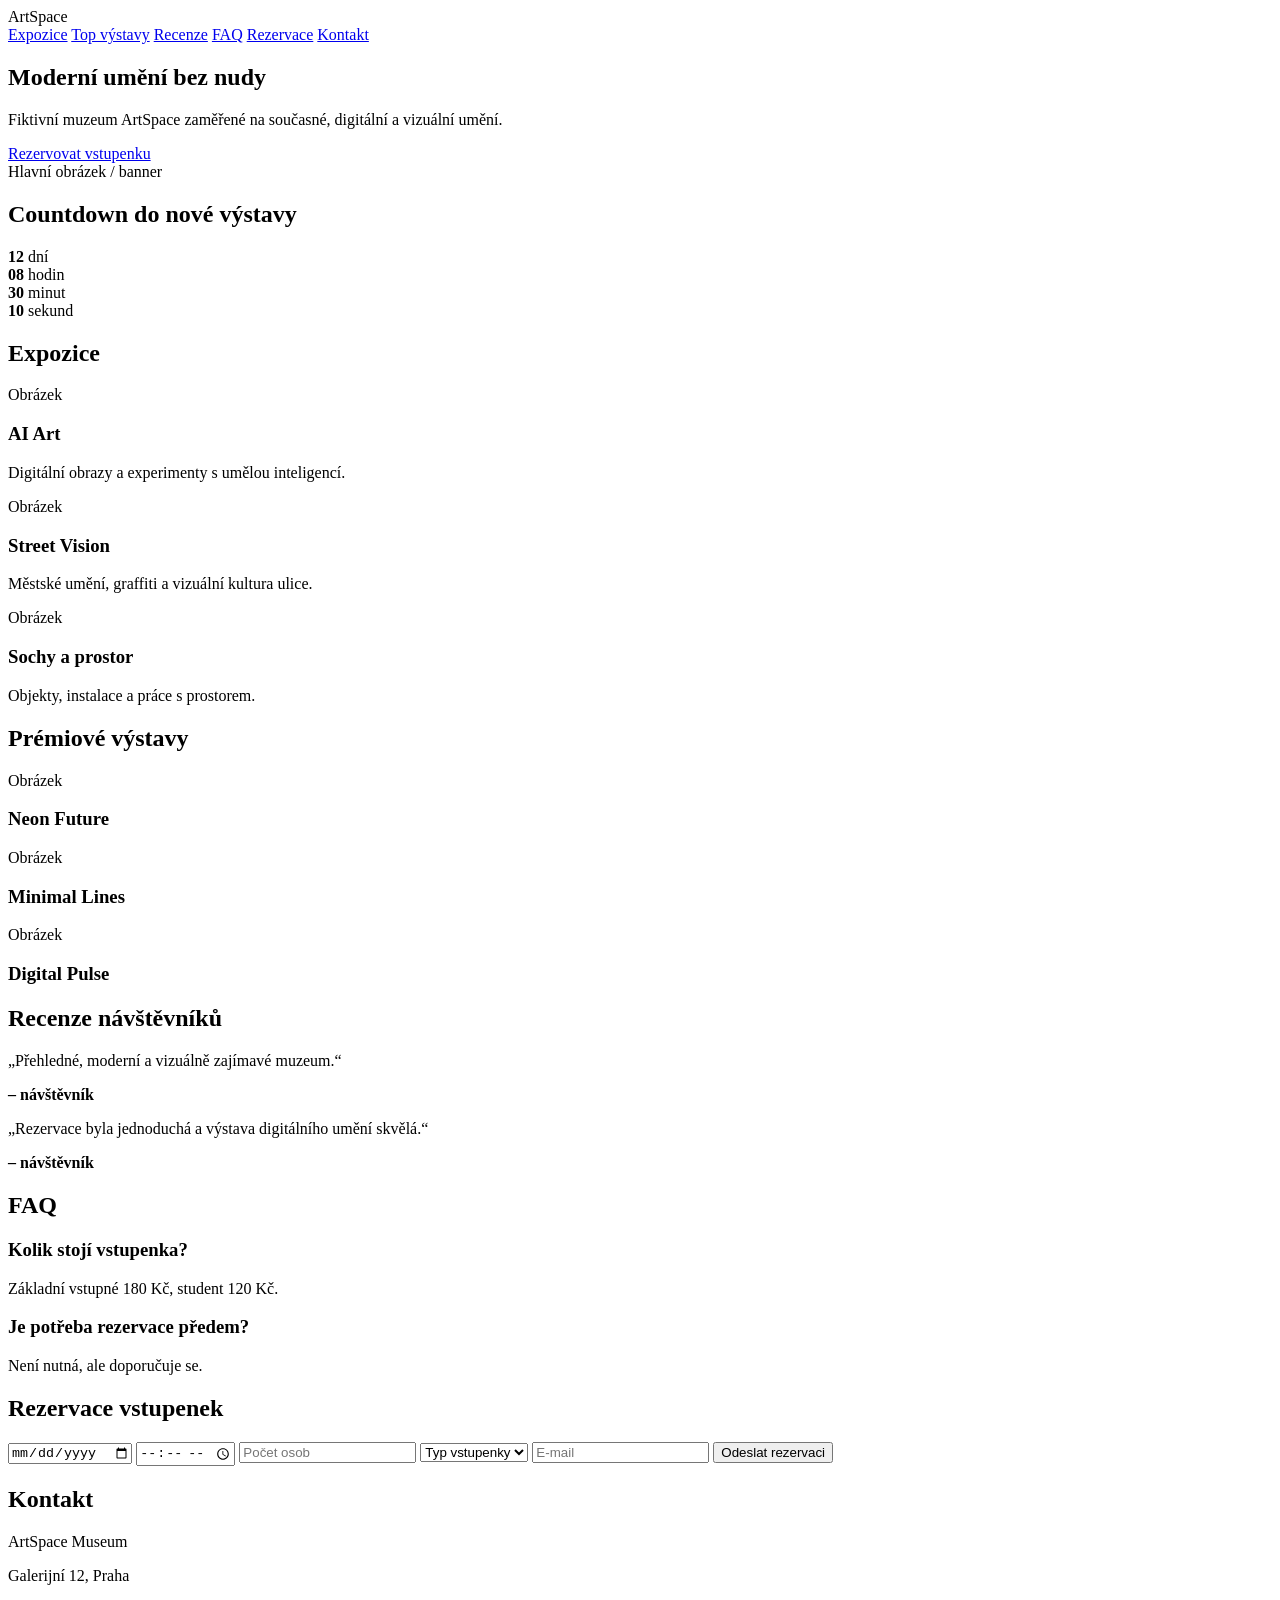
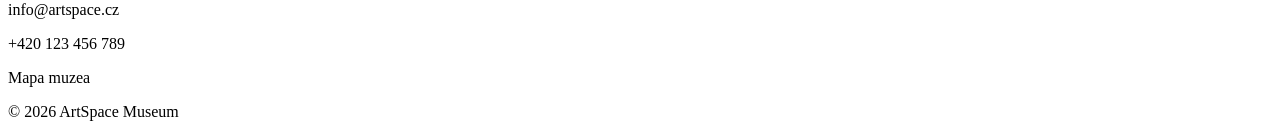
==== rocnikovka2/index.html @ 0d42f06b "Add files via upload" ====
<!DOCTYPE html>
<html lang="cs">
<head>
  <meta charset="UTF-8">
  <meta name="viewport" content="width=device-width, initial-scale=1.0">
  <title>ArtSpace</title>
  <link rel="stylesheet" href="styl.css">
</head>
<body>

  <header class="hlavicka">
    <div class="obal hlavicka_radek">
      <div class="logo">ArtSpace</div>
      <nav class="menu">
        <a href="#expozice">Expozice</a>
        <a href="#premium">Top výstavy</a>
        <a href="#recenze">Recenze</a>
        <a href="#faq">FAQ</a>
        <a href="#rezervace">Rezervace</a>
        <a href="#kontakt">Kontakt</a>
      </nav>
    </div>
  </header>

  <main>
    <section class="uvod">
      <div class="obal uvod_mrizka">
        <div class="uvod_text">
          <h1>Moderní umění bez nudy</h1>
          <p>
            Fiktivní muzeum ArtSpace zaměřené na současné, digitální
            a vizuální umění.
          </p>
          <a href="#rezervace" class="tlacitko">Rezervovat vstupenku</a>
        </div>

        <div class="uvod_obrazek">
          <span>Hlavní obrázek / banner</span>
        </div>
      </div>
    </section>

    <section class="sekce">
      <div class="obal">
        <h2>Countdown do nové výstavy</h2>
        <div class="odpocet">
          <div class="odpocet_box">
            <strong>12</strong>
            <span>dní</span>
          </div>
          <div class="odpocet_box">
            <strong>08</strong>
            <span>hodin</span>
          </div>
          <div class="odpocet_box">
            <strong>30</strong>
            <span>minut</span>
          </div>
          <div class="odpocet_box">
            <strong>10</strong>
            <span>sekund</span>
          </div>
        </div>
      </div>
    </section>

    <section class="sekce" id="expozice">
      <div class="obal">
        <h2>Expozice</h2>
        <div class="mrizka_tri">
          <article class="karta">
            <div class="nahled_obrazku">Obrázek</div>
            <h3>AI Art</h3>
            <p>Digitální obrazy a experimenty s umělou inteligencí.</p>
          </article>

          <article class="karta">
            <div class="nahled_obrazku">Obrázek</div>
            <h3>Street Vision</h3>
            <p>Městské umění, graffiti a vizuální kultura ulice.</p>
          </article>

          <article class="karta">
            <div class="nahled_obrazku">Obrázek</div>
            <h3>Sochy a prostor</h3>
            <p>Objekty, instalace a práce s prostorem.</p>
          </article>
        </div>
      </div>
    </section>

    <section class="sekce" id="premium">
      <div class="obal">
        <h2>Prémiové výstavy</h2>
        <div class="mrizka_tri">
          <article class="karta">
            <div class="nahled_obrazku">Obrázek</div>
            <h3>Neon Future</h3>
          </article>

          <article class="karta">
            <div class="nahled_obrazku">Obrázek</div>
            <h3>Minimal Lines</h3>
          </article>

          <article class="karta">
            <div class="nahled_obrazku">Obrázek</div>
            <h3>Digital Pulse</h3>
          </article>
        </div>
      </div>
    </section>

    <section class="sekce" id="recenze">
      <div class="obal">
        <h2>Recenze návštěvníků</h2>
        <div class="mrizka_dve">
          <div class="karta">
            <p>„Přehledné, moderní a vizuálně zajímavé muzeum.“</p>
            <strong>– návštěvník</strong>
          </div>

          <div class="karta">
            <p>„Rezervace byla jednoduchá a výstava digitálního umění skvělá.“</p>
            <strong>– návštěvník</strong>
          </div>
        </div>
      </div>
    </section>

    <section class="sekce" id="faq">
      <div class="obal">
        <h2>FAQ</h2>

        <div class="faq_polozka">
          <h3>Kolik stojí vstupenka?</h3>
          <p>Základní vstupné 180 Kč, student 120 Kč.</p>
        </div>

        <div class="faq_polozka">
          <h3>Je potřeba rezervace předem?</h3>
          <p>Není nutná, ale doporučuje se.</p>
        </div>
      </div>
    </section>

    <section class="sekce" id="rezervace">
      <div class="obal">
        <h2>Rezervace vstupenek</h2>

        <form class="formular">
          <input type="date">
          <input type="time">
          <input type="number" placeholder="Počet osob">
          <select>
            <option>Typ vstupenky</option>
            <option>Dospělý</option>
            <option>Student</option>
            <option>Rodinná</option>
          </select>
          <input type="email" placeholder="E-mail">
          <button type="submit" class="tlacitko">Odeslat rezervaci</button>
        </form>
      </div>
    </section>

    <section class="sekce" id="kontakt">
      <div class="obal kontakt_mrizka">
        <div class="karta kontakt_box">
          <h2>Kontakt</h2>
          <p>ArtSpace Museum</p>
          <p>Galerijní 12, Praha</p>
          <p>info@artspace.cz</p>
          <p>+420 123 456 789</p>
        </div>

        <div class="mapa">
          <span>Mapa muzea</span>
        </div>
      </div>
    </section>
  </main>

  <footer class="paticka">
    <div class="obal">
      <p>© 2026 ArtSpace Museum</p>
    </div>
  </footer>

</body>
</html>
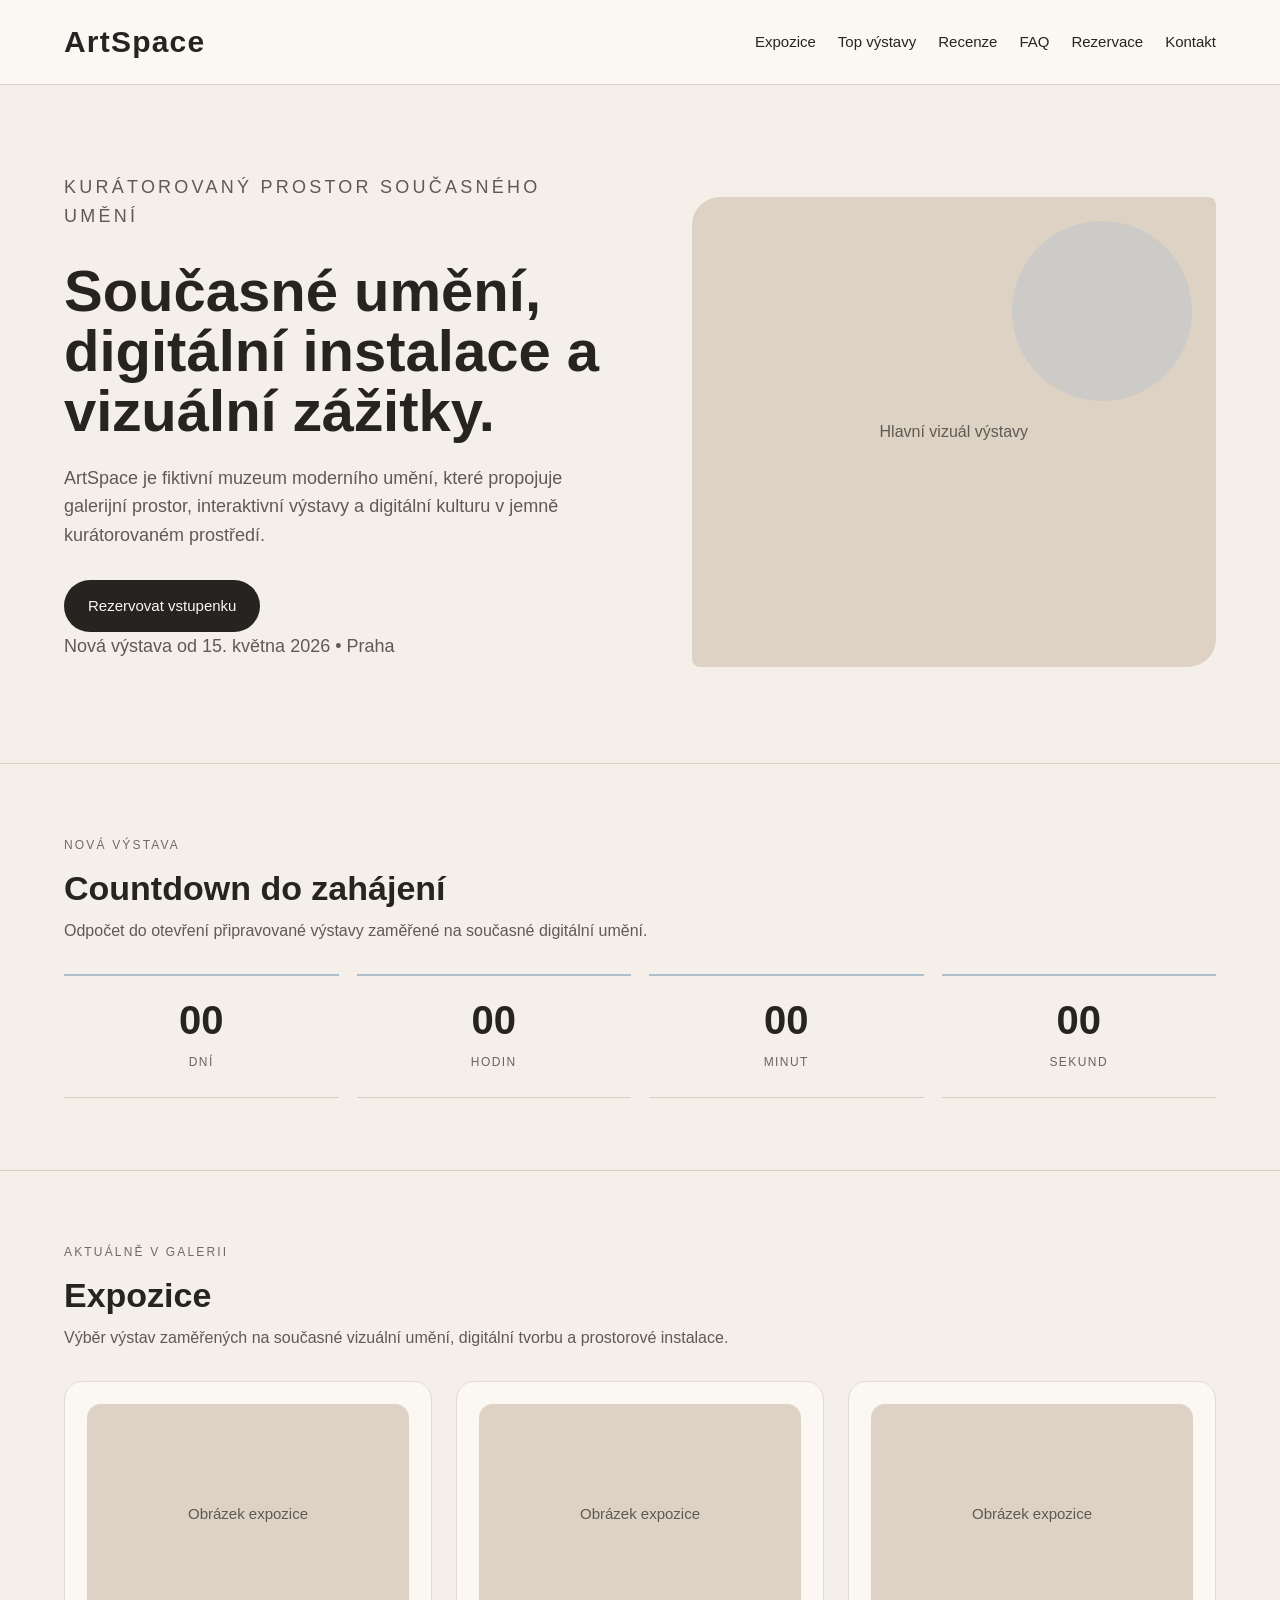
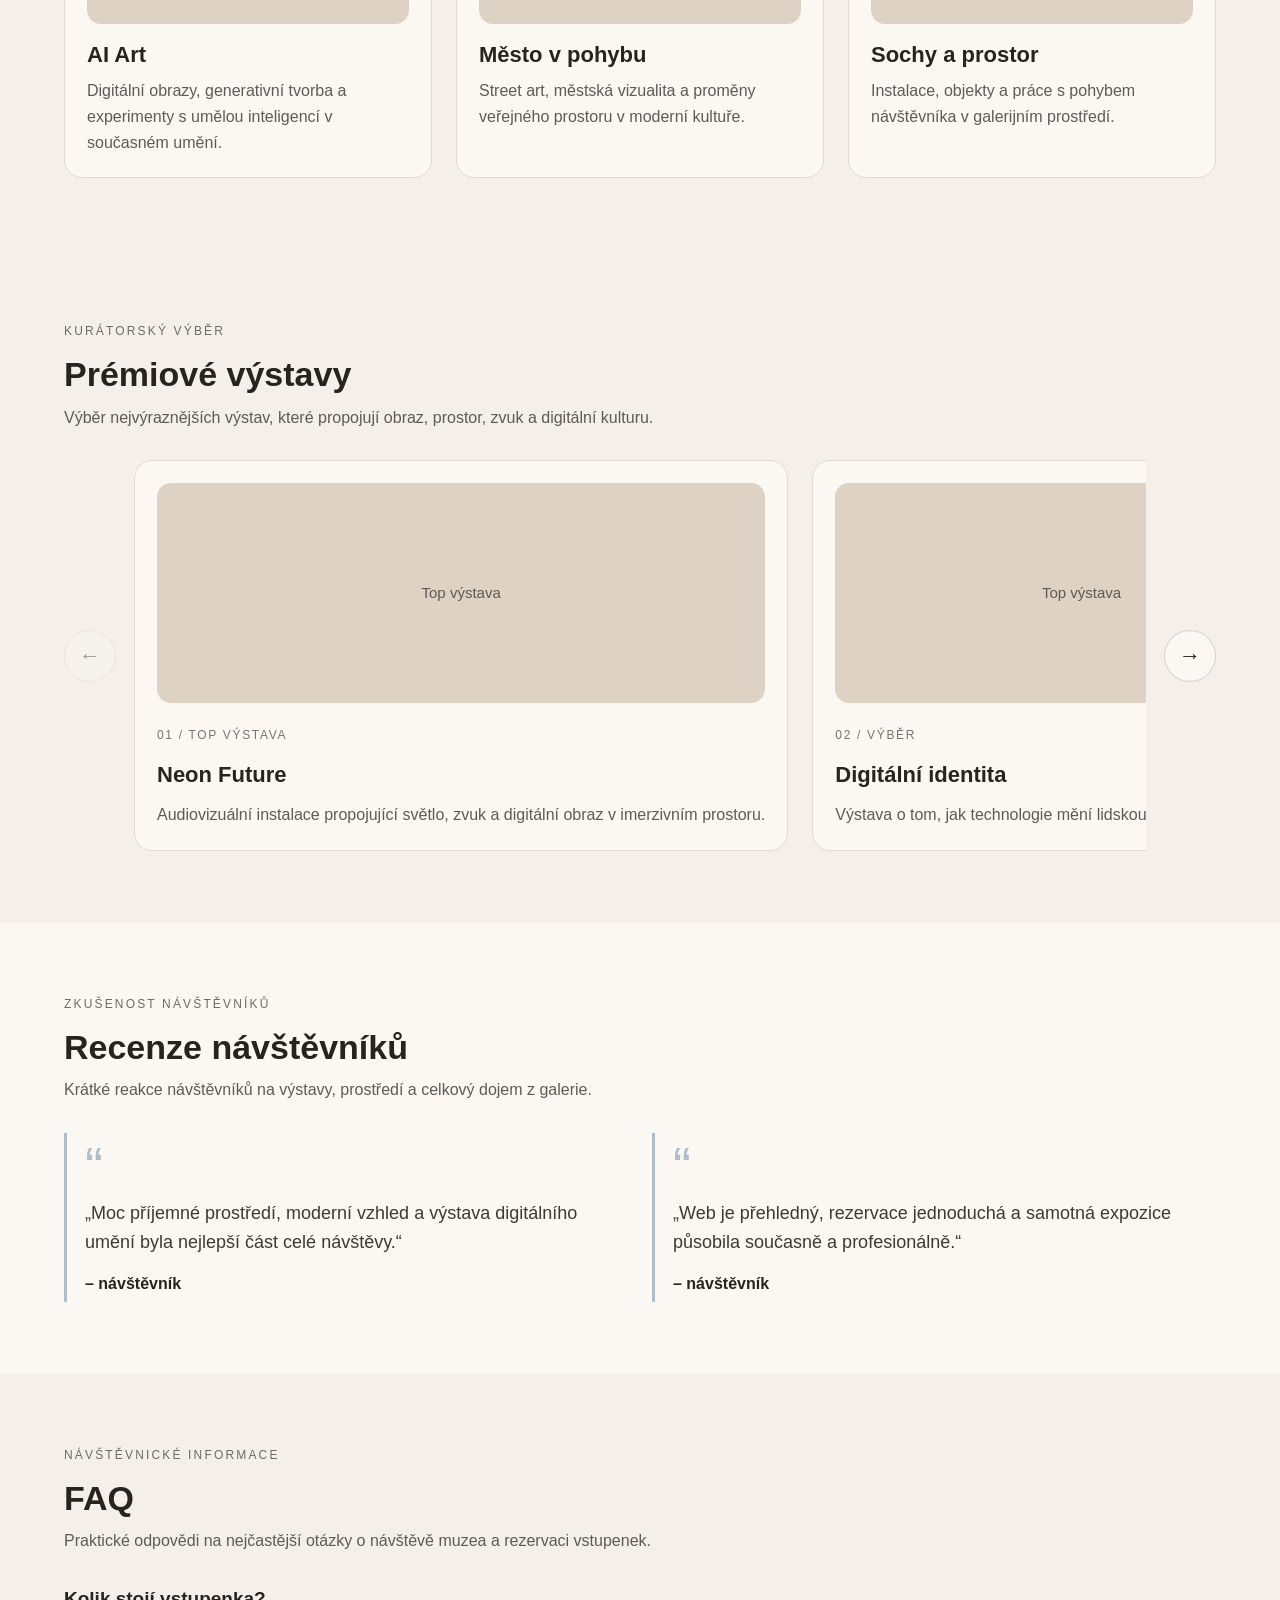
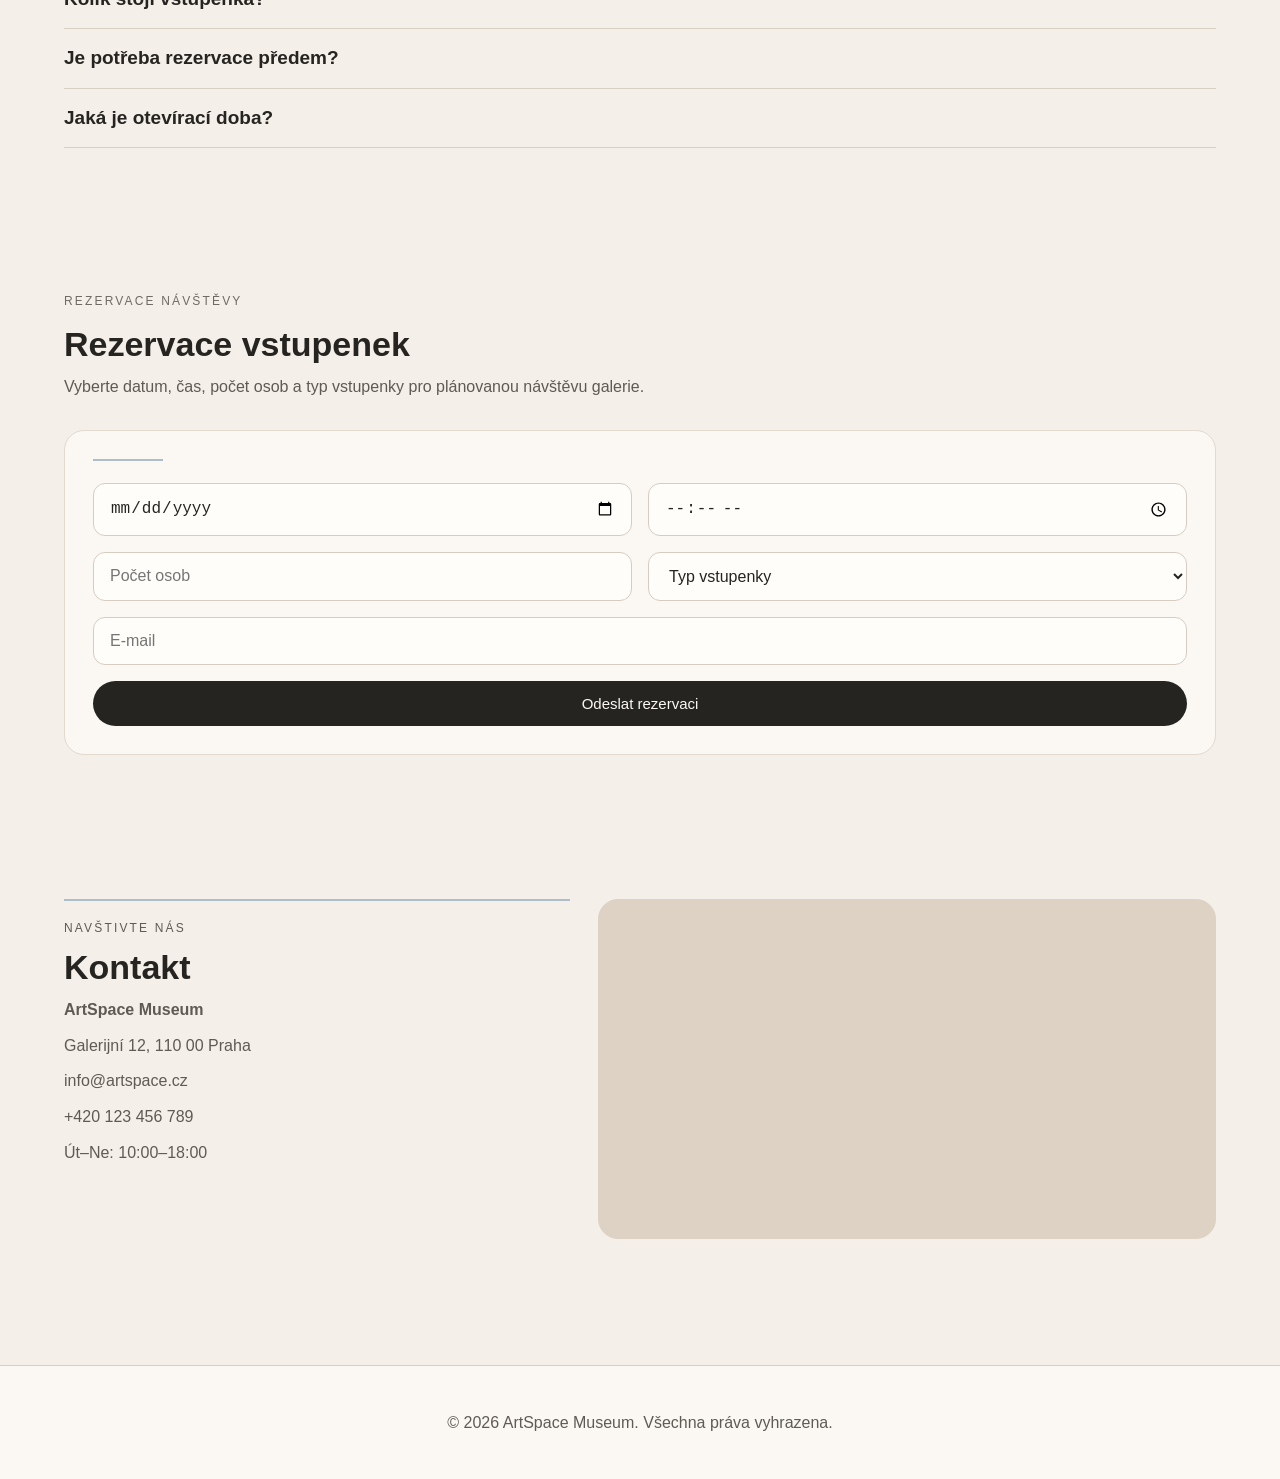
==== commit 1bb4b9c0: "Add files via upload" ====
--- a/rocnikovka2/index.html
+++ b/rocnikovka2/index.html
@@ -4,13 +4,15 @@
   <meta charset="UTF-8">
   <meta name="viewport" content="width=device-width, initial-scale=1.0">
   <title>ArtSpace</title>
-  <link rel="stylesheet" href="styl.css">
+  <meta name="description" content="ArtSpace je fiktivní muzeum moderního umění se zaměřením na současné, digitální a vizuální expozice.">
+  <link rel="stylesheet" href="style.css">
 </head>
 <body>
 
   <header class="hlavicka">
     <div class="obal hlavicka_radek">
       <div class="logo">ArtSpace</div>
+
       <nav class="menu">
         <a href="#expozice">Expozice</a>
         <a href="#premium">Top výstavy</a>
@@ -26,38 +28,48 @@
     <section class="uvod">
       <div class="obal uvod_mrizka">
         <div class="uvod_text">
-          <h1>Moderní umění bez nudy</h1>
+          <p class="podnadpis">Kurátorovaný prostor současného umění</p>
+          <h1>Současné umění, digitální instalace a vizuální zážitky.</h1>
           <p>
-            Fiktivní muzeum ArtSpace zaměřené na současné, digitální
-            a vizuální umění.
+            ArtSpace je fiktivní muzeum moderního umění, které propojuje galerijní prostor,
+            interaktivní výstavy a digitální kulturu v jemně kurátorovaném prostředí.
           </p>
           <a href="#rezervace" class="tlacitko">Rezervovat vstupenku</a>
+          <p class="drobny_text">Nová výstava od 15. května 2026 • Praha</p>
         </div>
 
         <div class="uvod_obrazek">
-          <span>Hlavní obrázek / banner</span>
-        </div>
-      </div>
-    </section>
-
-    <section class="sekce">
-      <div class="obal">
-        <h2>Countdown do nové výstavy</h2>
+          <span>Hlavní vizuál výstavy</span>
+        </div>
+      </div>
+    </section>
+
+    <section class="sekce" id="odpocet">
+      <div class="obal">
+        <div class="sekce_nadpis">
+          <p class="podnadpis">Nová výstava</p>
+          <h2>Countdown do zahájení</h2>
+          <p>Odpočet do otevření připravované výstavy zaměřené na současné digitální umění.</p>
+        </div>
+
         <div class="odpocet">
           <div class="odpocet_box">
-            <strong>12</strong>
+            <strong id="dny">00</strong>
             <span>dní</span>
           </div>
-          <div class="odpocet_box">
-            <strong>08</strong>
+
+          <div class="odpocet_box">
+            <strong id="hodiny">00</strong>
             <span>hodin</span>
           </div>
-          <div class="odpocet_box">
-            <strong>30</strong>
+
+          <div class="odpocet_box">
+            <strong id="minuty">00</strong>
             <span>minut</span>
           </div>
-          <div class="odpocet_box">
-            <strong>10</strong>
+
+          <div class="odpocet_box">
+            <strong id="sekundy">00</strong>
             <span>sekund</span>
           </div>
         </div>
@@ -66,24 +78,29 @@
 
     <section class="sekce" id="expozice">
       <div class="obal">
-        <h2>Expozice</h2>
+        <div class="sekce_nadpis">
+          <p class="podnadpis">Aktuálně v galerii</p>
+          <h2>Expozice</h2>
+          <p>Výběr výstav zaměřených na současné vizuální umění, digitální tvorbu a prostorové instalace.</p>
+        </div>
+
         <div class="mrizka_tri">
           <article class="karta">
-            <div class="nahled_obrazku">Obrázek</div>
+            <div class="nahled_obrazku">Obrázek expozice</div>
             <h3>AI Art</h3>
-            <p>Digitální obrazy a experimenty s umělou inteligencí.</p>
+            <p>Digitální obrazy, generativní tvorba a experimenty s umělou inteligencí v současném umění.</p>
           </article>
 
           <article class="karta">
-            <div class="nahled_obrazku">Obrázek</div>
-            <h3>Street Vision</h3>
-            <p>Městské umění, graffiti a vizuální kultura ulice.</p>
+            <div class="nahled_obrazku">Obrázek expozice</div>
+            <h3>Město v pohybu</h3>
+            <p>Street art, městská vizualita a proměny veřejného prostoru v moderní kultuře.</p>
           </article>
 
           <article class="karta">
-            <div class="nahled_obrazku">Obrázek</div>
+            <div class="nahled_obrazku">Obrázek expozice</div>
             <h3>Sochy a prostor</h3>
-            <p>Objekty, instalace a práce s prostorem.</p>
+            <p>Instalace, objekty a práce s pohybem návštěvníka v galerijním prostředí.</p>
           </article>
         </div>
       </div>
@@ -91,37 +108,68 @@
 
     <section class="sekce" id="premium">
       <div class="obal">
-        <h2>Prémiové výstavy</h2>
-        <div class="mrizka_tri">
-          <article class="karta">
-            <div class="nahled_obrazku">Obrázek</div>
-            <h3>Neon Future</h3>
-          </article>
-
-          <article class="karta">
-            <div class="nahled_obrazku">Obrázek</div>
-            <h3>Minimal Lines</h3>
-          </article>
-
-          <article class="karta">
-            <div class="nahled_obrazku">Obrázek</div>
-            <h3>Digital Pulse</h3>
-          </article>
+        <div class="sekce_nadpis">
+          <p class="podnadpis">Kurátorský výběr</p>
+          <h2>Prémiové výstavy</h2>
+          <p>Výběr nejvýraznějších výstav, které propojují obraz, prostor, zvuk a digitální kulturu.</p>
+        </div>
+
+        <div class="carousel_box">
+          <button class="carousel_tlacitko" id="predchoziBtn" aria-label="Předchozí výstava">←</button>
+
+          <div class="carousel_okno">
+            <div class="carousel_stopa" id="carouselStopa">
+              <article class="carousel_karta">
+                <div class="nahled_obrazku">Top výstava</div>
+                <div class="cislo_karty">01 / Top výstava</div>
+                <h3>Neon Future</h3>
+                <p>Audiovizuální instalace propojující světlo, zvuk a digitální obraz v imerzivním prostoru.</p>
+              </article>
+
+              <article class="carousel_karta">
+                <div class="nahled_obrazku">Top výstava</div>
+                <div class="cislo_karty">02 / Výběr</div>
+                <h3>Digitální identita</h3>
+                <p>Výstava o tom, jak technologie mění lidskou identitu a vnímání reality.</p>
+              </article>
+
+              <article class="carousel_karta">
+                <div class="nahled_obrazku">Top výstava</div>
+                <div class="cislo_karty">03 / Výběr</div>
+                <h3>Minimal Lines</h3>
+                <p>Minimalistická díla založená na čisté kompozici, rytmu prostoru a klidné vizualitě.</p>
+              </article>
+
+              <article class="carousel_karta">
+                <div class="nahled_obrazku">Top výstava</div>
+                <div class="cislo_karty">04 / Výběr</div>
+                <h3>Echo Forms</h3>
+                <p>Výstava pracující s opakováním tvarů, prostorem a světelnou kompozicí.</p>
+              </article>
+            </div>
+          </div>
+
+          <button class="carousel_tlacitko" id="dalsiBtn" aria-label="Další výstava">→</button>
         </div>
       </div>
     </section>
 
     <section class="sekce" id="recenze">
       <div class="obal">
-        <h2>Recenze návštěvníků</h2>
+        <div class="sekce_nadpis">
+          <p class="podnadpis">Zkušenost návštěvníků</p>
+          <h2>Recenze návštěvníků</h2>
+          <p>Krátké reakce návštěvníků na výstavy, prostředí a celkový dojem z galerie.</p>
+        </div>
+
         <div class="mrizka_dve">
-          <div class="karta">
-            <p>„Přehledné, moderní a vizuálně zajímavé muzeum.“</p>
+          <div class="recenzni_karta">
+            <p>„Moc příjemné prostředí, moderní vzhled a výstava digitálního umění byla nejlepší část celé návštěvy.“</p>
             <strong>– návštěvník</strong>
           </div>
 
-          <div class="karta">
-            <p>„Rezervace byla jednoduchá a výstava digitálního umění skvělá.“</p>
+          <div class="recenzni_karta">
+            <p>„Web je přehledný, rezervace jednoduchá a samotná expozice působila současně a profesionálně.“</p>
             <strong>– návštěvník</strong>
           </div>
         </div>
@@ -130,52 +178,76 @@
 
     <section class="sekce" id="faq">
       <div class="obal">
-        <h2>FAQ</h2>
-
-        <div class="faq_polozka">
-          <h3>Kolik stojí vstupenka?</h3>
-          <p>Základní vstupné 180 Kč, student 120 Kč.</p>
-        </div>
-
-        <div class="faq_polozka">
-          <h3>Je potřeba rezervace předem?</h3>
-          <p>Není nutná, ale doporučuje se.</p>
+        <div class="sekce_nadpis">
+          <p class="podnadpis">Návštěvnické informace</p>
+          <h2>FAQ</h2>
+          <p>Praktické odpovědi na nejčastější otázky o návštěvě muzea a rezervaci vstupenek.</p>
+        </div>
+
+        <div class="faq_seznam">
+          <details class="faq_polozka">
+            <summary>Kolik stojí vstupenka?</summary>
+            <p>Základní vstupné je 180 Kč, studentské 120 Kč a rodinné 420 Kč.</p>
+          </details>
+
+          <details class="faq_polozka">
+            <summary>Je potřeba rezervace předem?</summary>
+            <p>Rezervace není povinná, ale doporučujeme ji hlavně o víkendech a při speciálních výstavách.</p>
+          </details>
+
+          <details class="faq_polozka">
+            <summary>Jaká je otevírací doba?</summary>
+            <p>Muzeum je otevřeno od úterý do neděle, vždy od 10:00 do 18:00.</p>
+          </details>
         </div>
       </div>
     </section>
 
     <section class="sekce" id="rezervace">
       <div class="obal">
-        <h2>Rezervace vstupenek</h2>
-
-        <form class="formular">
-          <input type="date">
-          <input type="time">
-          <input type="number" placeholder="Počet osob">
-          <select>
-            <option>Typ vstupenky</option>
-            <option>Dospělý</option>
-            <option>Student</option>
-            <option>Rodinná</option>
-          </select>
-          <input type="email" placeholder="E-mail">
-          <button type="submit" class="tlacitko">Odeslat rezervaci</button>
-        </form>
+        <div class="sekce_nadpis">
+          <p class="podnadpis">Rezervace návštěvy</p>
+          <h2>Rezervace vstupenek</h2>
+          <p>Vyberte datum, čas, počet osob a typ vstupenky pro plánovanou návštěvu galerie.</p>
+        </div>
+
+        <div class="formular_box">
+          <form class="formular">
+            <input type="date" aria-label="Datum návštěvy">
+            <input type="time" aria-label="Čas návštěvy">
+            <input type="number" placeholder="Počet osob" aria-label="Počet osob">
+            <select aria-label="Typ vstupenky">
+              <option>Typ vstupenky</option>
+              <option>Dospělý</option>
+              <option>Student</option>
+              <option>Rodinná</option>
+            </select>
+            <input class="cela_sirka" type="email" placeholder="E-mail" aria-label="E-mail">
+            <button type="submit" class="tlacitko cela_sirka">Odeslat rezervaci</button>
+          </form>
+        </div>
       </div>
     </section>
 
     <section class="sekce" id="kontakt">
       <div class="obal kontakt_mrizka">
-        <div class="karta kontakt_box">
+        <div class="kontakt_text">
+          <p class="podnadpis">Navštivte nás</p>
           <h2>Kontakt</h2>
-          <p>ArtSpace Museum</p>
-          <p>Galerijní 12, Praha</p>
+          <p><strong>ArtSpace Museum</strong></p>
+          <p>Galerijní 12, 110 00 Praha</p>
           <p>info@artspace.cz</p>
           <p>+420 123 456 789</p>
+          <p>Út–Ne: 10:00–18:00</p>
         </div>
 
         <div class="mapa">
-          <span>Mapa muzea</span>
+          <iframe
+            src="https://www.google.com/maps?q=Praha&output=embed"
+            loading="lazy"
+            referrerpolicy="no-referrer-when-downgrade"
+            title="Mapa muzea">
+          </iframe>
         </div>
       </div>
     </section>
@@ -183,9 +255,10 @@
 
   <footer class="paticka">
     <div class="obal">
-      <p>© 2026 ArtSpace Museum</p>
+      <p>© 2026 ArtSpace Museum. Všechna práva vyhrazena.</p>
     </div>
   </footer>
 
+  <script src="script.js"></script>
 </body>
 </html>
--- a/rocnikovka2/style.css
+++ b/rocnikovka2/style.css
@@ -0,0 +1,529 @@
+* {
+  box-sizing: border-box;
+}
+
+html {
+  scroll-behavior: smooth;
+}
+
+body {
+  margin: 0;
+  font-family: Arial, sans-serif;
+  color: #262421;
+  background-color: #f4efe8;
+  line-height: 1.6;
+}
+
+img {
+  max-width: 100%;
+  display: block;
+}
+
+.obal {
+  width: 90%;
+  max-width: 1180px;
+  margin: 0 auto;
+}
+
+.hlavicka {
+  position: sticky;
+  top: 0;
+  z-index: 1000;
+  background-color: rgba(251, 248, 243, 0.94);
+  backdrop-filter: blur(8px);
+  border-bottom: 1px solid #d8cfc4;
+}
+
+.hlavicka_radek {
+  display: flex;
+  justify-content: space-between;
+  align-items: center;
+  padding: 18px 0;
+}
+
+.logo {
+  font-size: 30px;
+  font-weight: 700;
+  letter-spacing: 0.04em;
+}
+
+.menu {
+  display: flex;
+  gap: 22px;
+  flex-wrap: wrap;
+}
+
+.menu a {
+  text-decoration: none;
+  color: #262421;
+  font-size: 15px;
+  transition: opacity 0.2s ease;
+}
+
+.menu a:hover {
+  opacity: 0.6;
+}
+
+.uvod {
+  padding: 88px 0 72px;
+}
+
+.uvod_mrizka {
+  display: grid;
+  grid-template-columns: 1.05fr 0.95fr;
+  gap: 48px;
+  align-items: center;
+}
+
+.podnadpis {
+  font-size: 12px;
+  text-transform: uppercase;
+  letter-spacing: 0.18em;
+  color: #6f6a63;
+  margin: 0 0 14px;
+}
+
+.uvod_text h1 {
+  margin: 0 0 22px;
+  font-size: 58px;
+  line-height: 1.04;
+  max-width: 680px;
+  font-weight: 700;
+}
+
+.uvod_text p {
+  max-width: 540px;
+  margin: 0 0 30px;
+  font-size: 18px;
+  color: #5f5a54;
+}
+
+.drobny_text {
+  margin-top: 14px;
+  font-size: 14px;
+  color: #6b655f;
+}
+
+.tlacitko {
+  display: inline-block;
+  padding: 14px 24px;
+  border-radius: 999px;
+  text-decoration: none;
+  background-color: #262421;
+  color: #fbf8f3;
+  border: none;
+  cursor: pointer;
+  font-size: 15px;
+  transition: background-color 0.2s ease, transform 0.2s ease;
+}
+
+.tlacitko:hover {
+  background-color: #3a3733;
+  transform: translateY(-1px);
+}
+
+.uvod_obrazek {
+  position: relative;
+  overflow: hidden;
+  min-height: 470px;
+  background-color: #ddd2c4;
+  border-radius: 28px 8px 28px 8px;
+  display: flex;
+  align-items: center;
+  justify-content: center;
+  color: #5f5a54;
+  padding: 24px;
+}
+
+.uvod_obrazek::before {
+  content: "";
+  position: absolute;
+  width: 180px;
+  height: 180px;
+  background-color: rgba(174, 189, 202, 0.35);
+  border-radius: 50%;
+  top: 24px;
+  right: 24px;
+}
+
+.uvod_obrazek span {
+  position: relative;
+  z-index: 2;
+}
+
+.sekce {
+  padding: 72px 0;
+}
+
+.sekce h2 {
+  margin: 0 0 10px;
+  font-size: 34px;
+  line-height: 1.15;
+}
+
+.sekce_nadpis {
+  max-width: 760px;
+  margin-bottom: 30px;
+}
+
+.sekce_nadpis p:last-child {
+  margin: 8px 0 0;
+  color: #5f5a54;
+}
+
+#odpocet {
+  border-top: 1px solid #d8cfc4;
+  border-bottom: 1px solid #d8cfc4;
+}
+
+.odpocet {
+  display: grid;
+  grid-template-columns: repeat(4, 1fr);
+  gap: 18px;
+}
+
+.odpocet_box {
+  padding: 24px 18px;
+  text-align: center;
+  border-top: 2px solid #aebdca;
+  border-bottom: 1px solid #d8cfc4;
+}
+
+.odpocet_box strong {
+  display: block;
+  font-size: 40px;
+  line-height: 1;
+  margin-bottom: 8px;
+  font-weight: 700;
+}
+
+.odpocet_box span {
+  color: #6b655f;
+  text-transform: uppercase;
+  letter-spacing: 0.12em;
+  font-size: 12px;
+}
+
+.mrizka_tri {
+  display: grid;
+  grid-template-columns: repeat(3, 1fr);
+  gap: 24px;
+}
+
+.mrizka_dve {
+  display: grid;
+  grid-template-columns: repeat(2, 1fr);
+  gap: 24px;
+}
+
+.karta {
+  background-color: #fbf8f3;
+  border: 1px solid #e2d9cf;
+  border-radius: 18px;
+  padding: 22px;
+}
+
+.karta h3 {
+  margin: 0 0 10px;
+  font-size: 22px;
+  line-height: 1.2;
+}
+
+.karta p {
+  margin: 0;
+  color: #5f5a54;
+}
+
+.nahled_obrazku {
+  height: 220px;
+  background-color: #ddd2c4;
+  border-radius: 14px;
+  margin-bottom: 18px;
+  display: flex;
+  align-items: center;
+  justify-content: center;
+  color: #5f5a54;
+  font-size: 15px;
+}
+
+#recenze {
+  background-color: #fbf8f3;
+}
+
+.recenzni_karta {
+  padding: 6px 0 6px 18px;
+  border-left: 3px solid #aebdca;
+}
+
+.recenzni_karta::before {
+  content: "“";
+  display: block;
+  font-size: 54px;
+  line-height: 1;
+  color: #aebdca;
+  margin-bottom: 6px;
+}
+
+.recenzni_karta p {
+  margin: 0 0 14px;
+  font-size: 18px;
+  color: #3d3935;
+}
+
+.faq_seznam {
+  display: flex;
+  flex-direction: column;
+  gap: 14px;
+}
+
+.faq_polozka {
+  border-bottom: 1px solid #d8cfc4;
+  padding: 0 0 14px;
+}
+
+.faq_polozka summary {
+  cursor: pointer;
+  list-style: none;
+  font-weight: 700;
+  font-size: 19px;
+  color: #262421;
+}
+
+.faq_polozka summary::-webkit-details-marker {
+  display: none;
+}
+
+.faq_polozka p {
+  margin: 12px 0 0;
+  color: #5f5a54;
+}
+
+.formular_box {
+  background-color: #fbf8f3;
+  border: 1px solid #e2d9cf;
+  border-radius: 20px;
+  padding: 28px;
+}
+
+.formular_box::before {
+  content: "";
+  display: block;
+  width: 70px;
+  height: 2px;
+  background-color: #aebdca;
+  margin-bottom: 22px;
+}
+
+.formular {
+  display: grid;
+  grid-template-columns: 1fr 1fr;
+  gap: 16px;
+}
+
+.formular input,
+.formular select {
+  width: 100%;
+  padding: 14px 16px;
+  border: 1px solid #d6ccc1;
+  border-radius: 12px;
+  font-size: 16px;
+  background-color: #fffdf9;
+  color: #262421;
+}
+
+.formular input:focus,
+.formular select:focus {
+  outline: none;
+  border-color: #aebdca;
+}
+
+.formular .cela_sirka {
+  grid-column: 1 / -1;
+}
+
+.kontakt_mrizka {
+  display: grid;
+  grid-template-columns: 0.9fr 1.1fr;
+  gap: 28px;
+  align-items: stretch;
+}
+
+.kontakt_text {
+  border-top: 2px solid #aebdca;
+  padding-top: 18px;
+}
+
+.kontakt_text p {
+  margin: 0 0 10px;
+  color: #5f5a54;
+}
+
+.mapa {
+  min-height: 340px;
+  border-radius: 20px;
+  overflow: hidden;
+  border: 1px solid #ddd2c4;
+  background-color: #ddd2c4;
+}
+
+.mapa iframe {
+  width: 100%;
+  height: 100%;
+  border: 0;
+  filter: grayscale(100%) contrast(0.95);
+}
+
+.paticka {
+  margin-top: 54px;
+  padding: 28px 0;
+  text-align: center;
+  border-top: 1px solid #d8cfc4;
+  background-color: #fbf8f3;
+  color: #5f5a54;
+}
+
+/* Carousel */
+.carousel_box {
+  display: flex;
+  align-items: center;
+  gap: 18px;
+}
+
+.carousel_tlacitko {
+  width: 52px;
+  height: 52px;
+  border: 1px solid #d8cfc4;
+  border-radius: 50%;
+  background-color: #fbf8f3;
+  color: #262421;
+  font-size: 22px;
+  cursor: pointer;
+  flex-shrink: 0;
+}
+
+.carousel_tlacitko:hover {
+  background-color: #ece5dc;
+}
+
+.carousel_tlacitko:disabled {
+  opacity: 0.4;
+  cursor: not-allowed;
+}
+
+.carousel_okno {
+  overflow: hidden;
+  width: 100%;
+}
+
+.carousel_stopa {
+  display: flex;
+  gap: 24px;
+  transition: transform 0.4s ease;
+}
+
+.carousel_karta {
+  min-width: calc(33.333% - 16px);
+  background-color: #fbf8f3;
+  border: 1px solid #e2d9cf;
+  border-radius: 18px;
+  padding: 22px;
+  flex-shrink: 0;
+}
+
+.carousel_karta h3 {
+  margin: 0 0 10px;
+  font-size: 22px;
+}
+
+.carousel_karta p {
+  margin: 0;
+  color: #5f5a54;
+}
+
+.cislo_karty {
+  display: inline-block;
+  font-size: 12px;
+  letter-spacing: 0.14em;
+  text-transform: uppercase;
+  color: #7b746d;
+  margin-bottom: 12px;
+}
+
+@media (max-width: 980px) {
+  .uvod_text h1 {
+    font-size: 46px;
+  }
+
+  .mrizka_tri {
+    grid-template-columns: 1fr 1fr;
+  }
+
+  .odpocet {
+    grid-template-columns: 1fr 1fr;
+  }
+
+  .carousel_karta {
+    min-width: calc(50% - 12px);
+  }
+}
+
+@media (max-width: 768px) {
+  .hlavicka_radek {
+    flex-direction: column;
+    align-items: flex-start;
+    gap: 12px;
+  }
+
+  .menu {
+    flex-direction: column;
+    gap: 10px;
+  }
+
+  .uvod {
+    padding: 56px 0 42px;
+  }
+
+  .uvod_mrizka,
+  .mrizka_tri,
+  .mrizka_dve,
+  .kontakt_mrizka,
+  .formular,
+  .odpocet {
+    grid-template-columns: 1fr;
+  }
+
+  .uvod_text h1 {
+    font-size: 36px;
+  }
+
+  .uvod_text p {
+    font-size: 16px;
+  }
+
+  .uvod_obrazek {
+    min-height: 280px;
+  }
+
+  .sekce {
+    padding: 48px 0;
+  }
+
+  .sekce h2 {
+    font-size: 28px;
+  }
+
+  .carousel_box {
+    flex-direction: column;
+    align-items: stretch;
+  }
+
+  .carousel_tlacitko {
+    width: 100%;
+    height: 48px;
+    border-radius: 14px;
+  }
+
+  .carousel_karta {
+    min-width: 100%;
+  }
+}
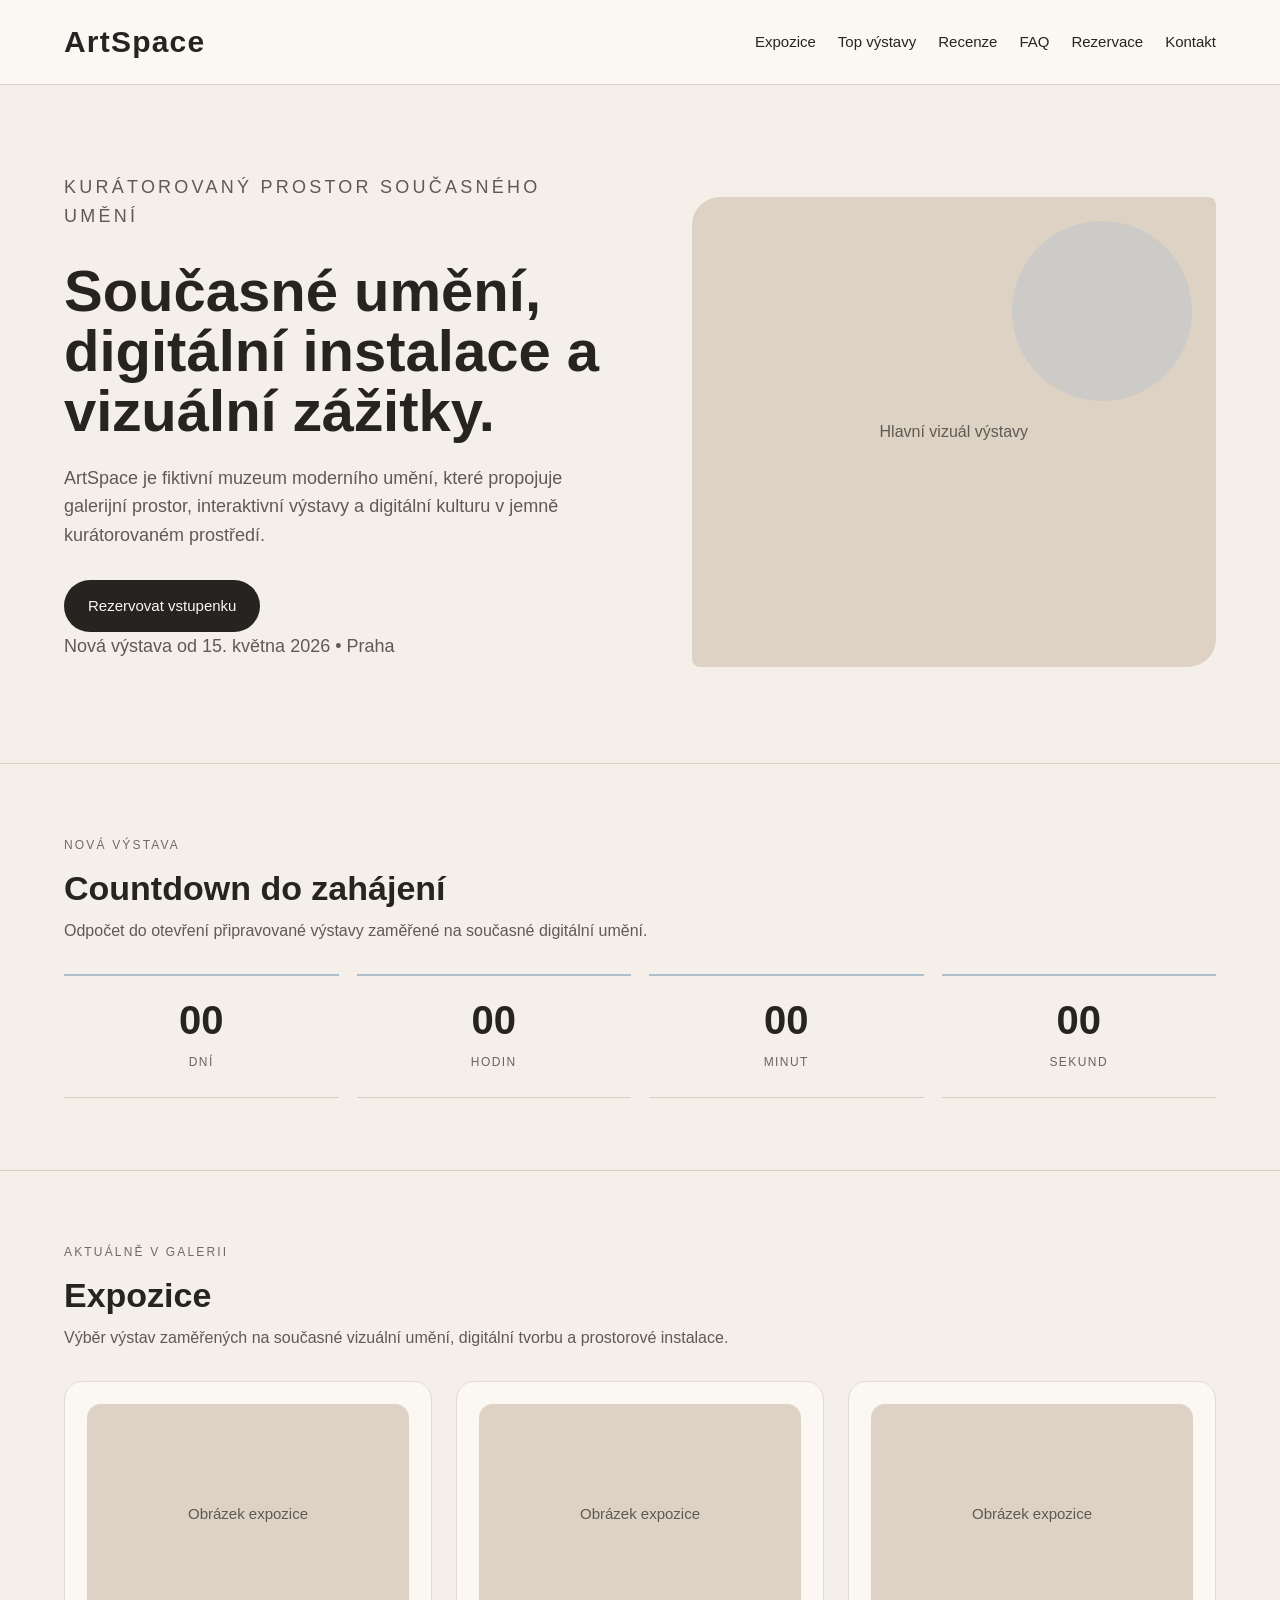
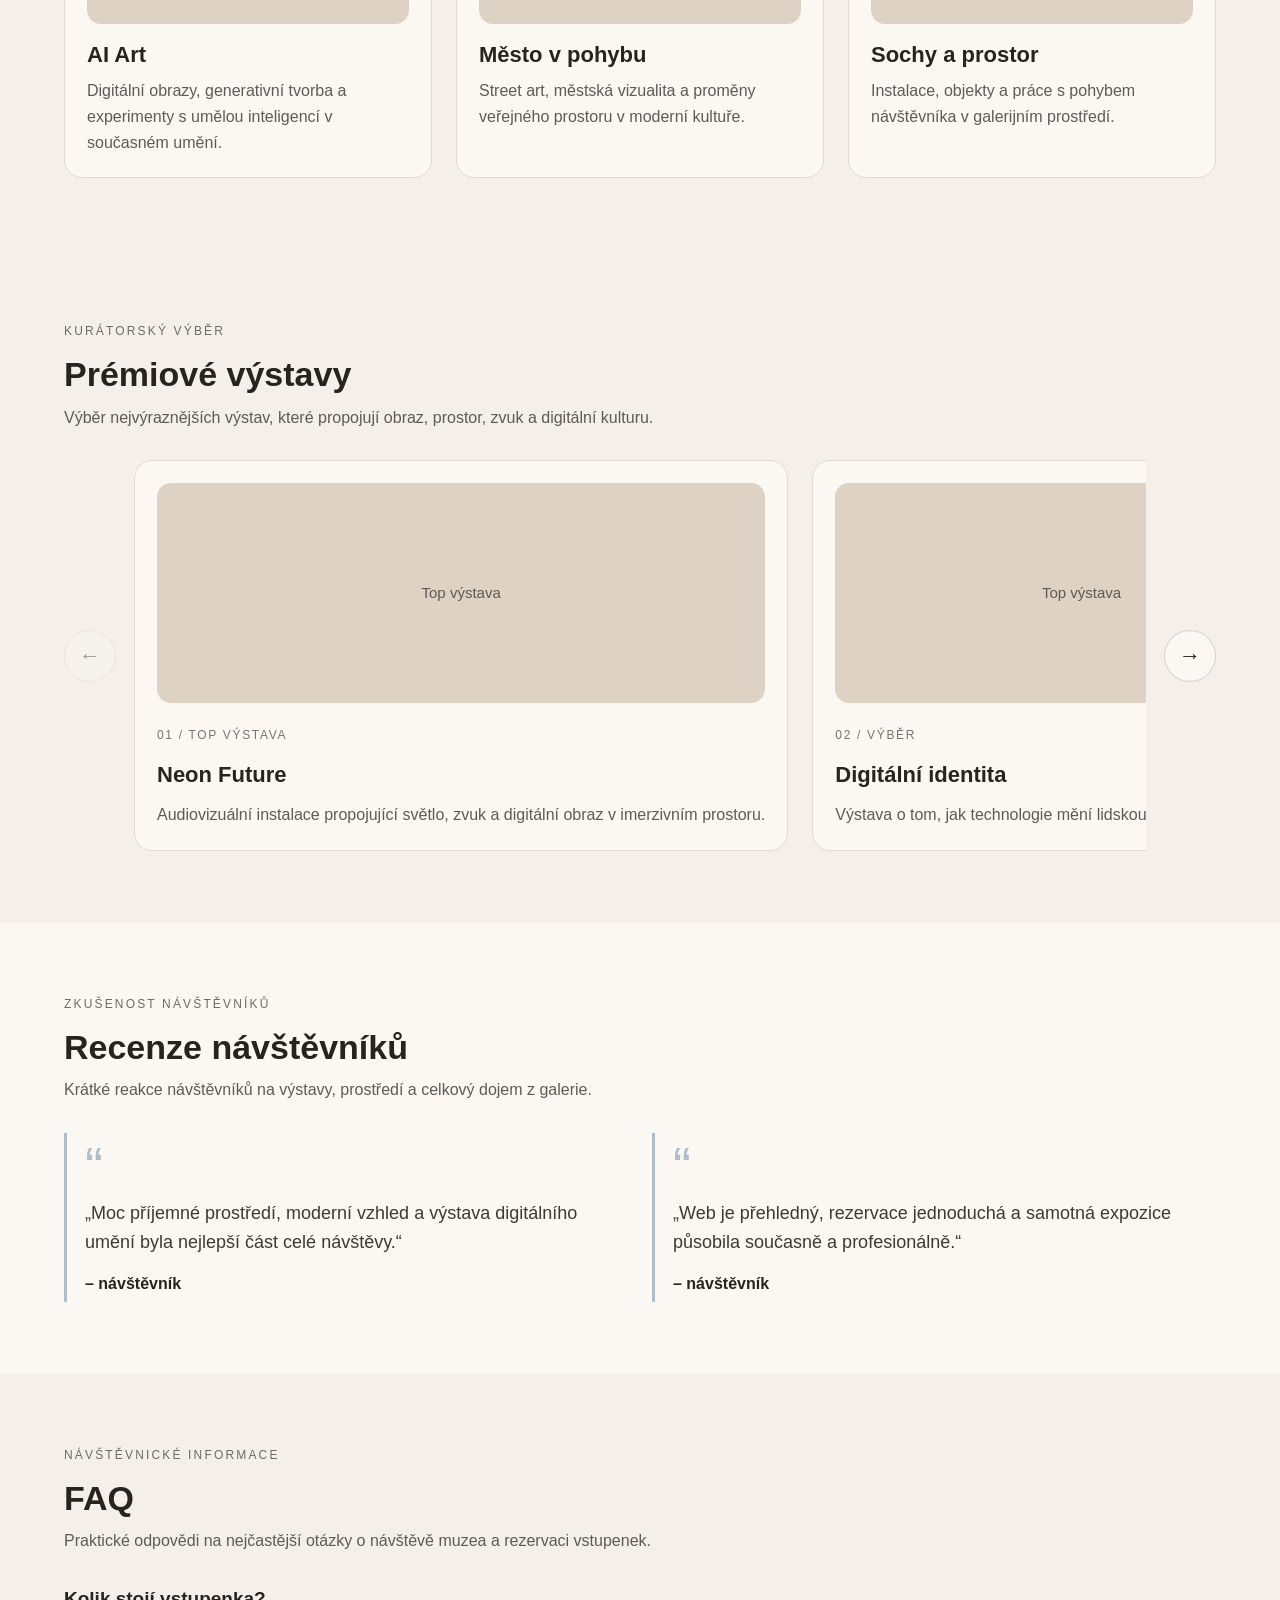
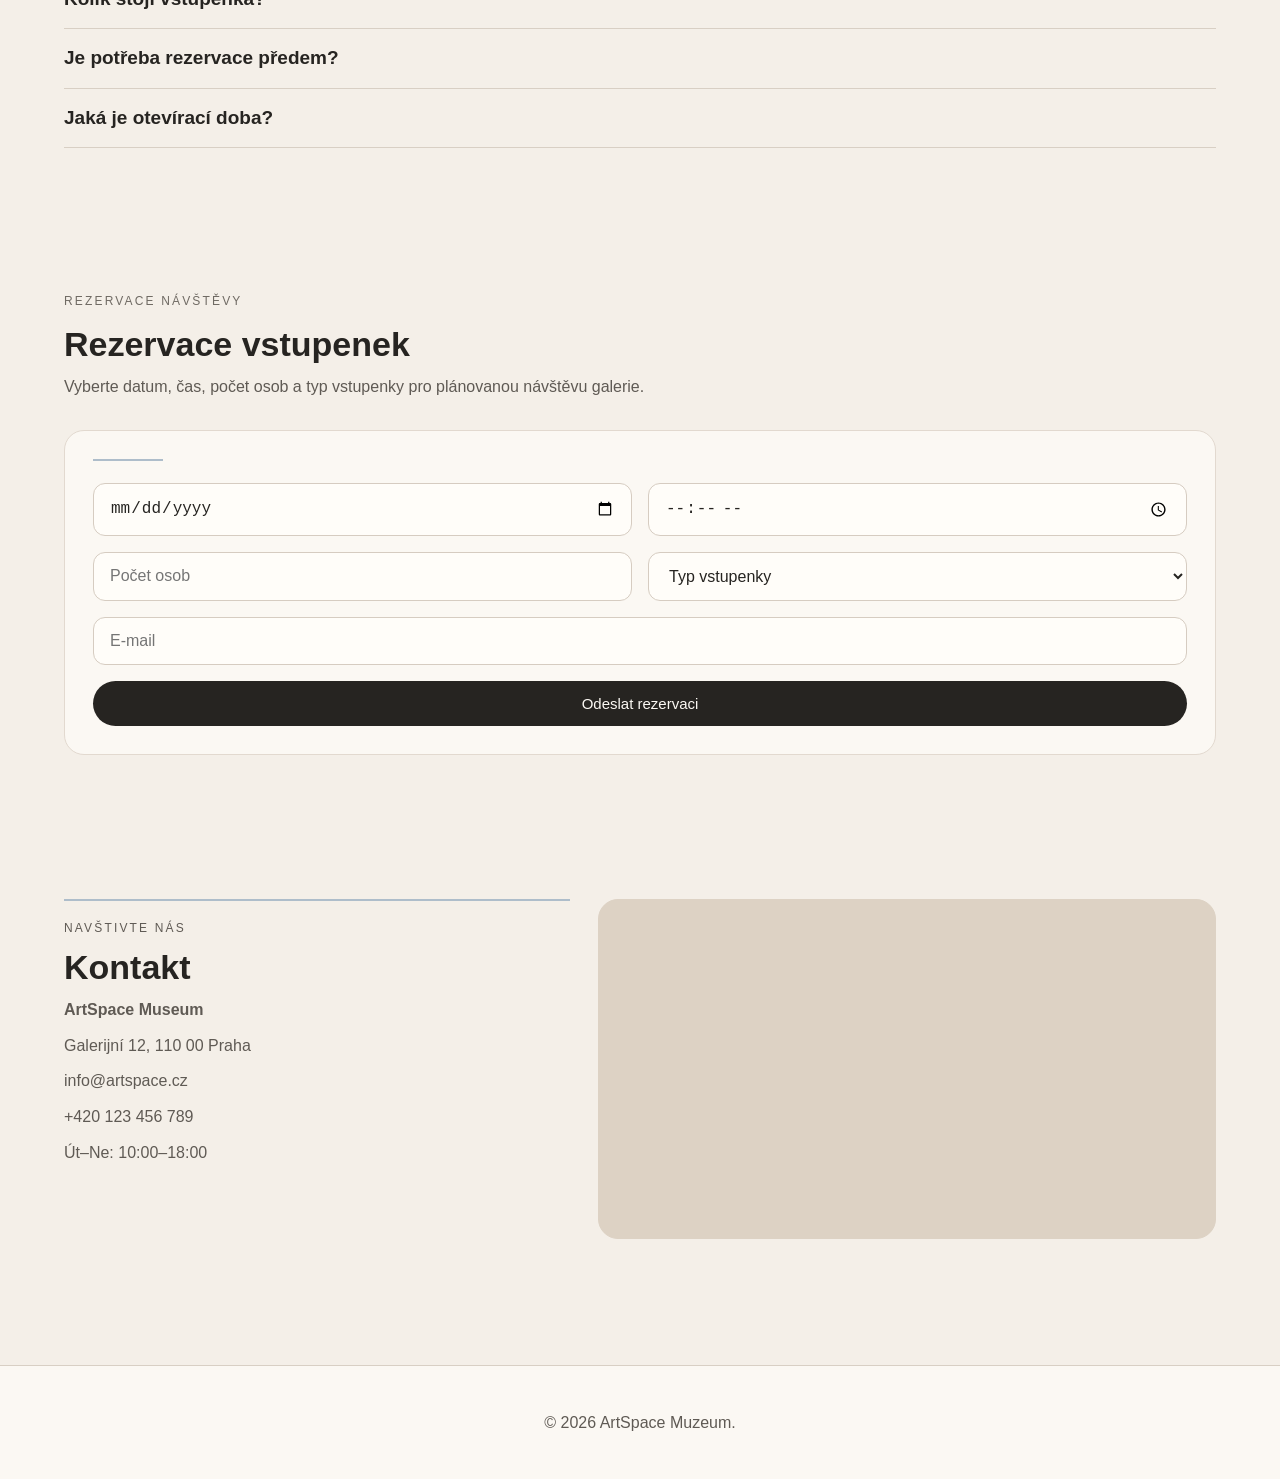
==== commit e2164802: "Add files via upload" ====
--- a/rocnikovka2/index.html
+++ b/rocnikovka2/index.html
@@ -13,7 +13,11 @@
     <div class="obal hlavicka_radek">
       <div class="logo">ArtSpace</div>
 
-      <nav class="menu">
+      <button class="menu_tlacitko" id="menuTlacitko" aria-label="Otevřít menu">
+        ☰
+      </button>
+
+      <nav class="menu" id="hlavniMenu">
         <a href="#expozice">Expozice</a>
         <a href="#premium">Top výstavy</a>
         <a href="#recenze">Recenze</a>
@@ -255,7 +259,7 @@
 
   <footer class="paticka">
     <div class="obal">
-      <p>© 2026 ArtSpace Museum. Všechna práva vyhrazena.</p>
+      <p>© 2026 ArtSpace Muzeum.</p>
     </div>
   </footer>
 
--- a/rocnikovka2/style.css
+++ b/rocnikovka2/style.css
@@ -62,6 +62,18 @@
 
 .menu a:hover {
   opacity: 0.6;
+}
+
+.menu_tlacitko {
+  display: none;
+  background: none;
+  border: 1px solid #d8cfc4;
+  border-radius: 10px;
+  padding: 8px 12px;
+  font-size: 22px;
+  cursor: pointer;
+  color: #262421;
+  background-color: #fbf8f3;
 }
 
 .uvod {
@@ -469,14 +481,25 @@
 
 @media (max-width: 768px) {
   .hlavicka_radek {
-    flex-direction: column;
-    align-items: flex-start;
+    flex-wrap: wrap;
     gap: 12px;
   }
 
+  .menu_tlacitko {
+    display: block;
+    margin-left: auto;
+  }
+
   .menu {
+    display: none;
+    width: 100%;
     flex-direction: column;
     gap: 10px;
+    padding-top: 10px;
+  }
+
+  .menu.otevrene {
+    display: flex;
   }
 
   .uvod {
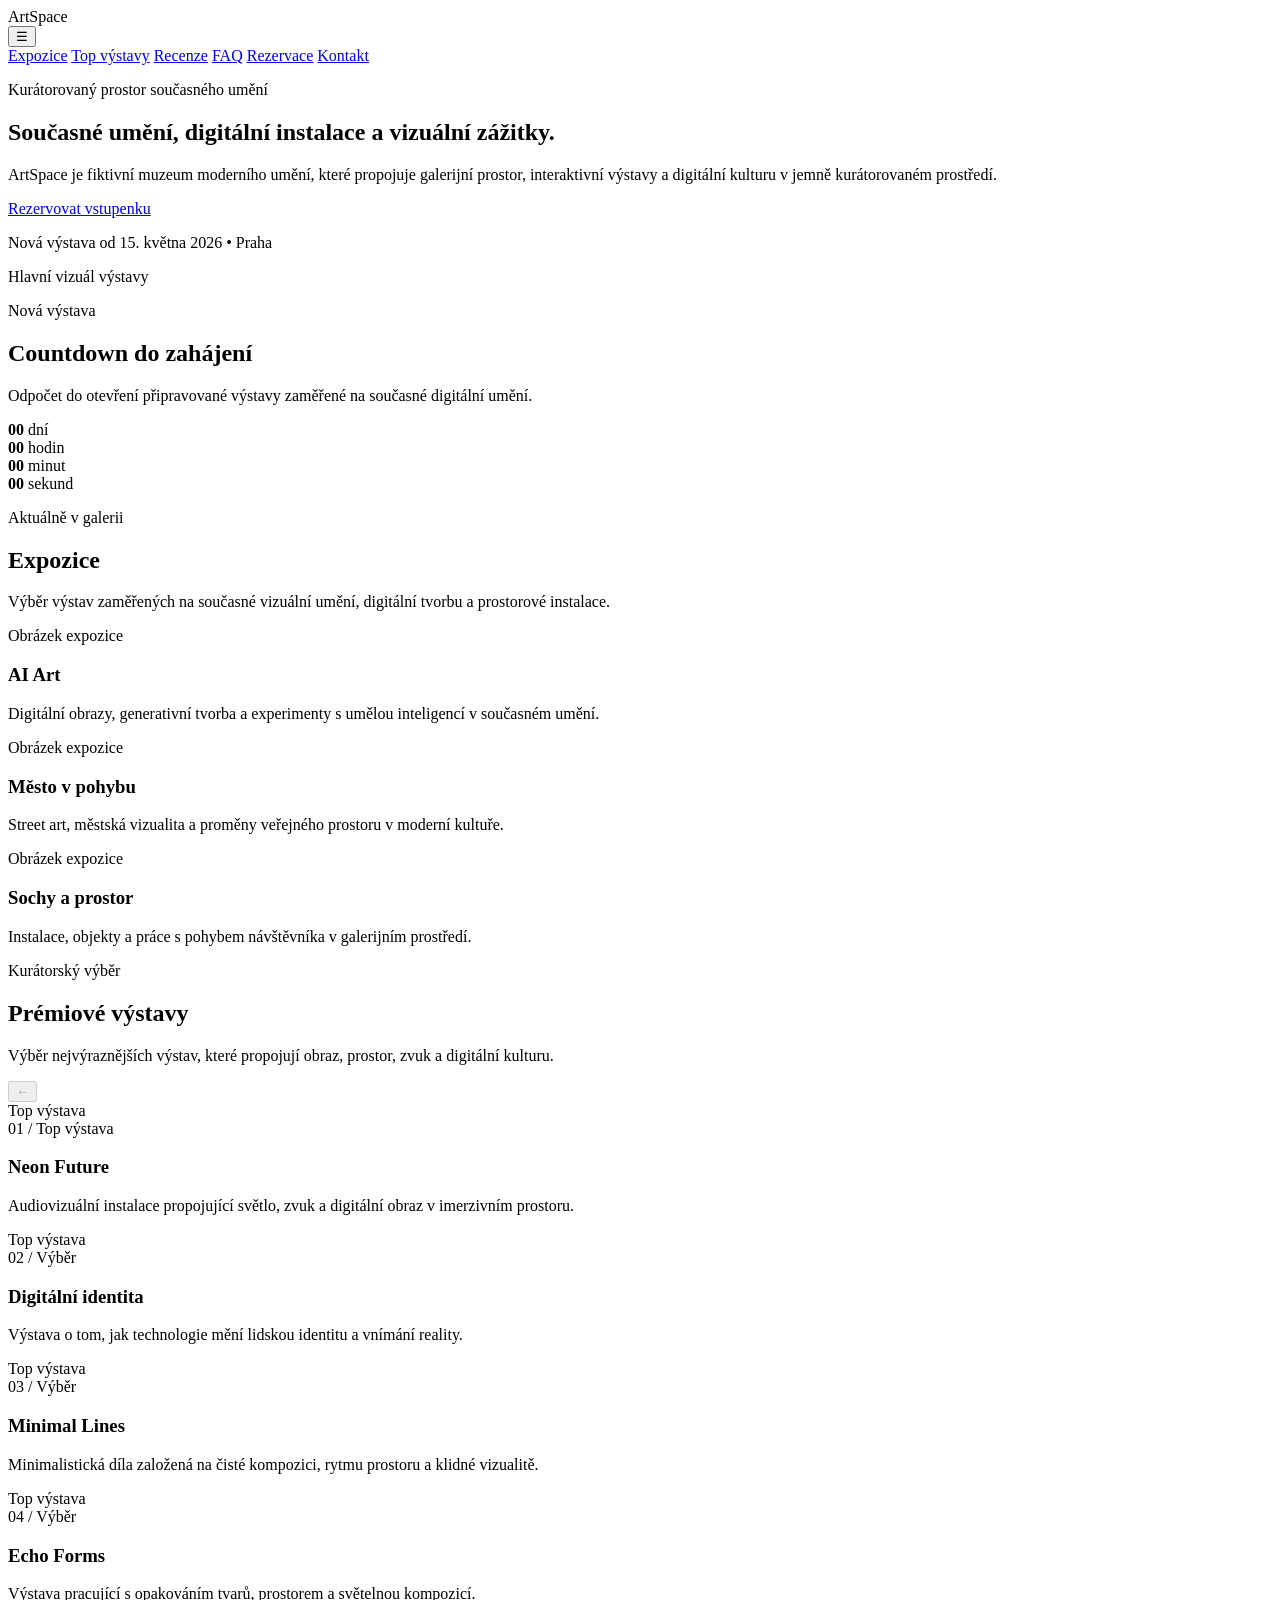
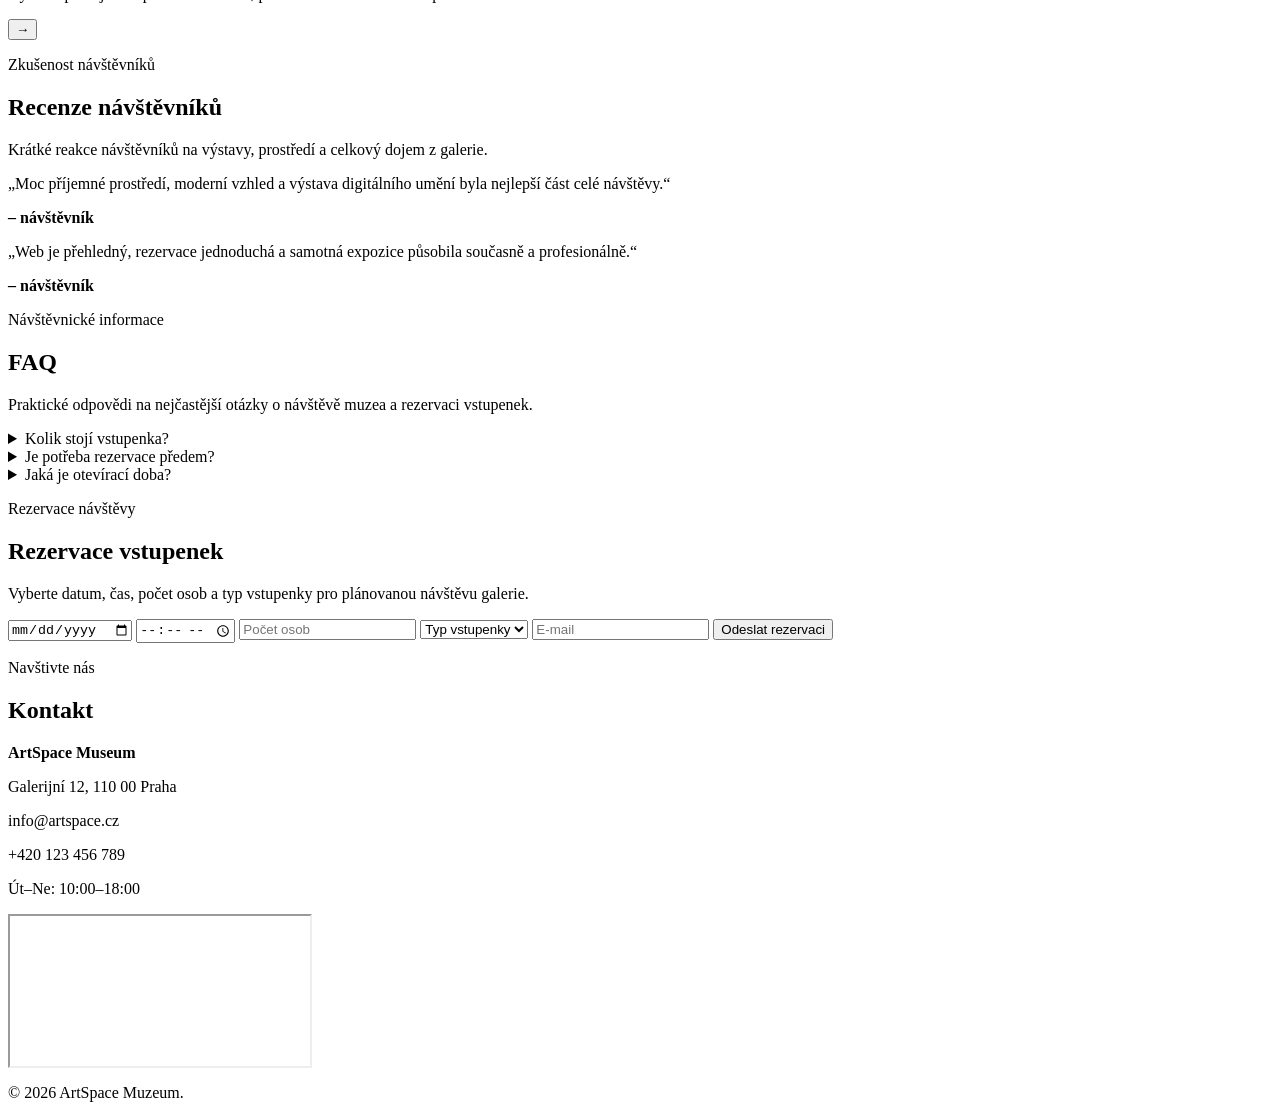
==== commit 0c2b75e4: "Add files via upload" ====
--- a/rocnikovka2/index.html
+++ b/rocnikovka2/index.html
@@ -1,10 +1,11 @@
-<!DOCTYPE html>
-<html lang="cs">
 <head>
   <meta charset="UTF-8">
   <meta name="viewport" content="width=device-width, initial-scale=1.0">
   <title>ArtSpace</title>
   <meta name="description" content="ArtSpace je fiktivní muzeum moderního umění se zaměřením na současné, digitální a vizuální expozice.">
+  <link rel="preconnect" href="https://fonts.googleapis.com">
+  <link rel="preconnect" href="https://fonts.gstatic.com" crossorigin>
+  <link href="https://fonts.googleapis.com/css2?family=Inter:wght@400;500;600&family=Playfair+Display:wght@600;700&display=swap" rel="stylesheet">
   <link rel="stylesheet" href="style.css">
 </head>
 <body>
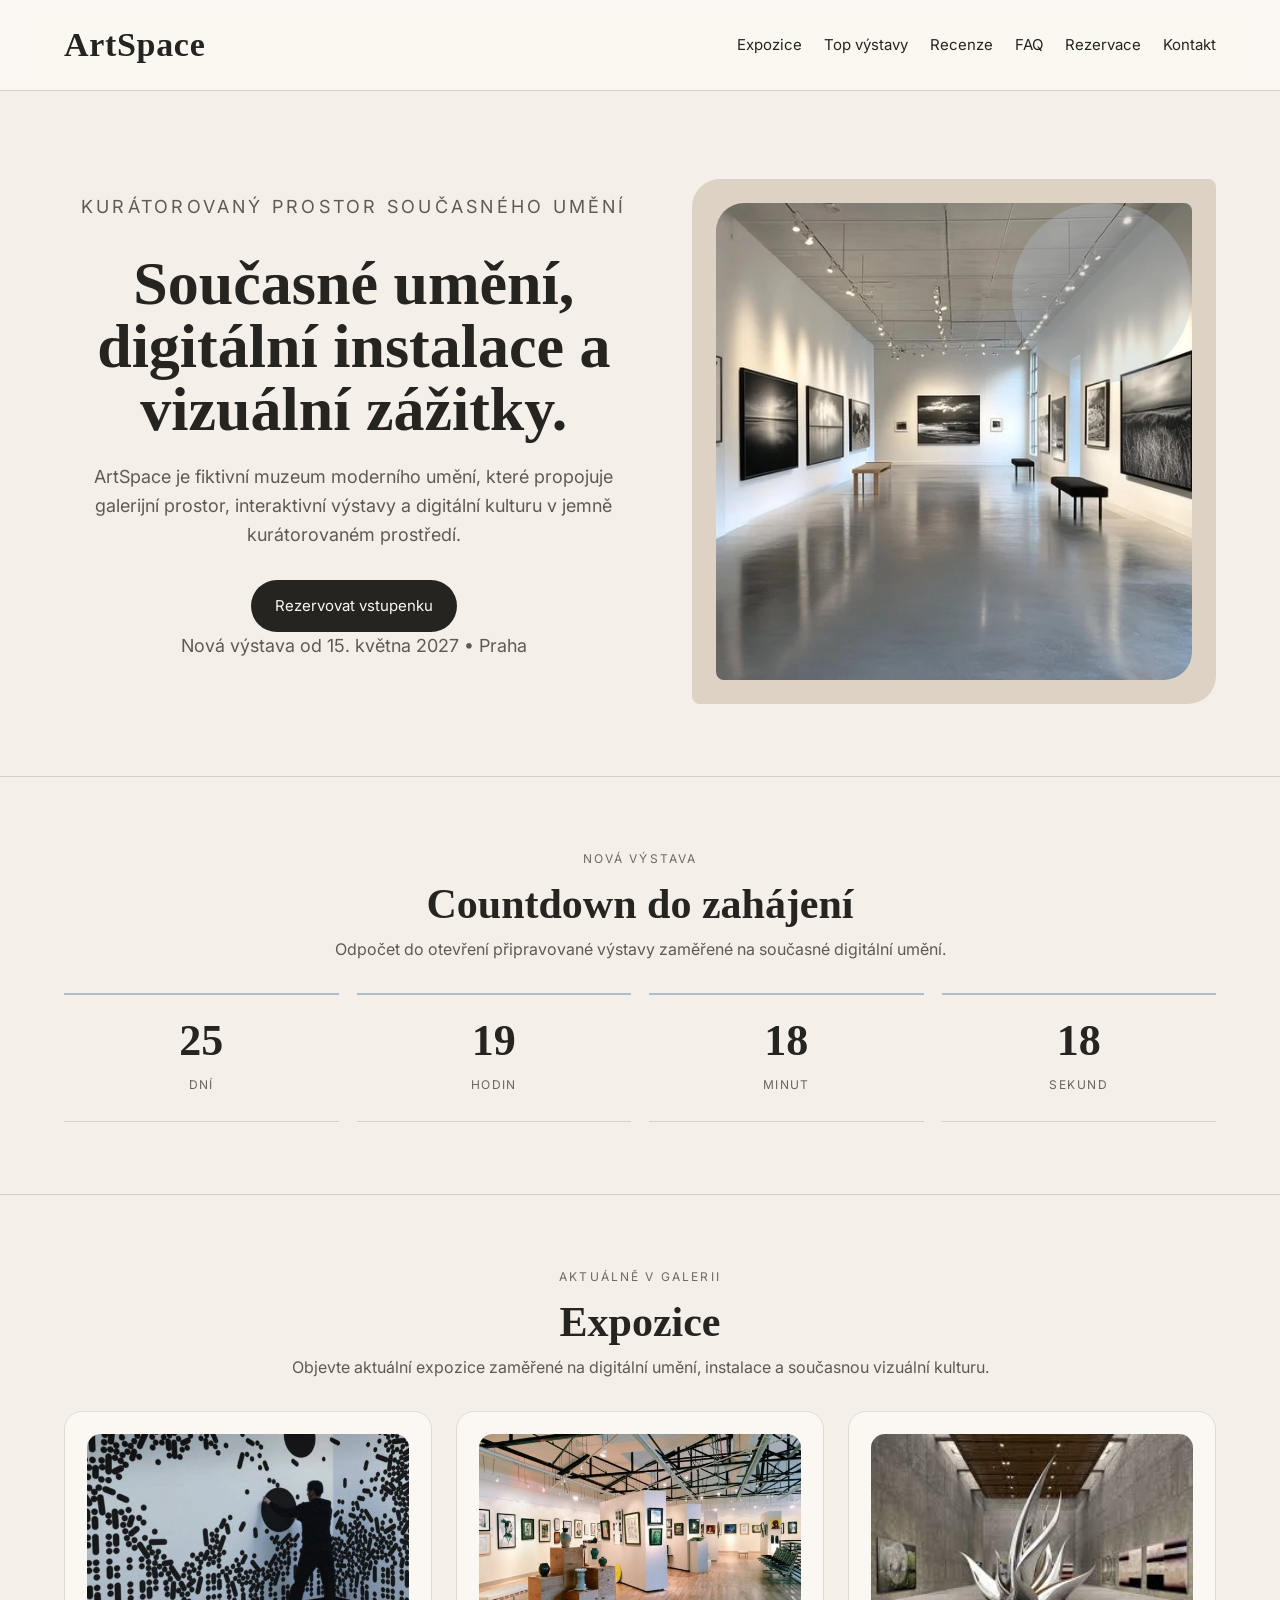
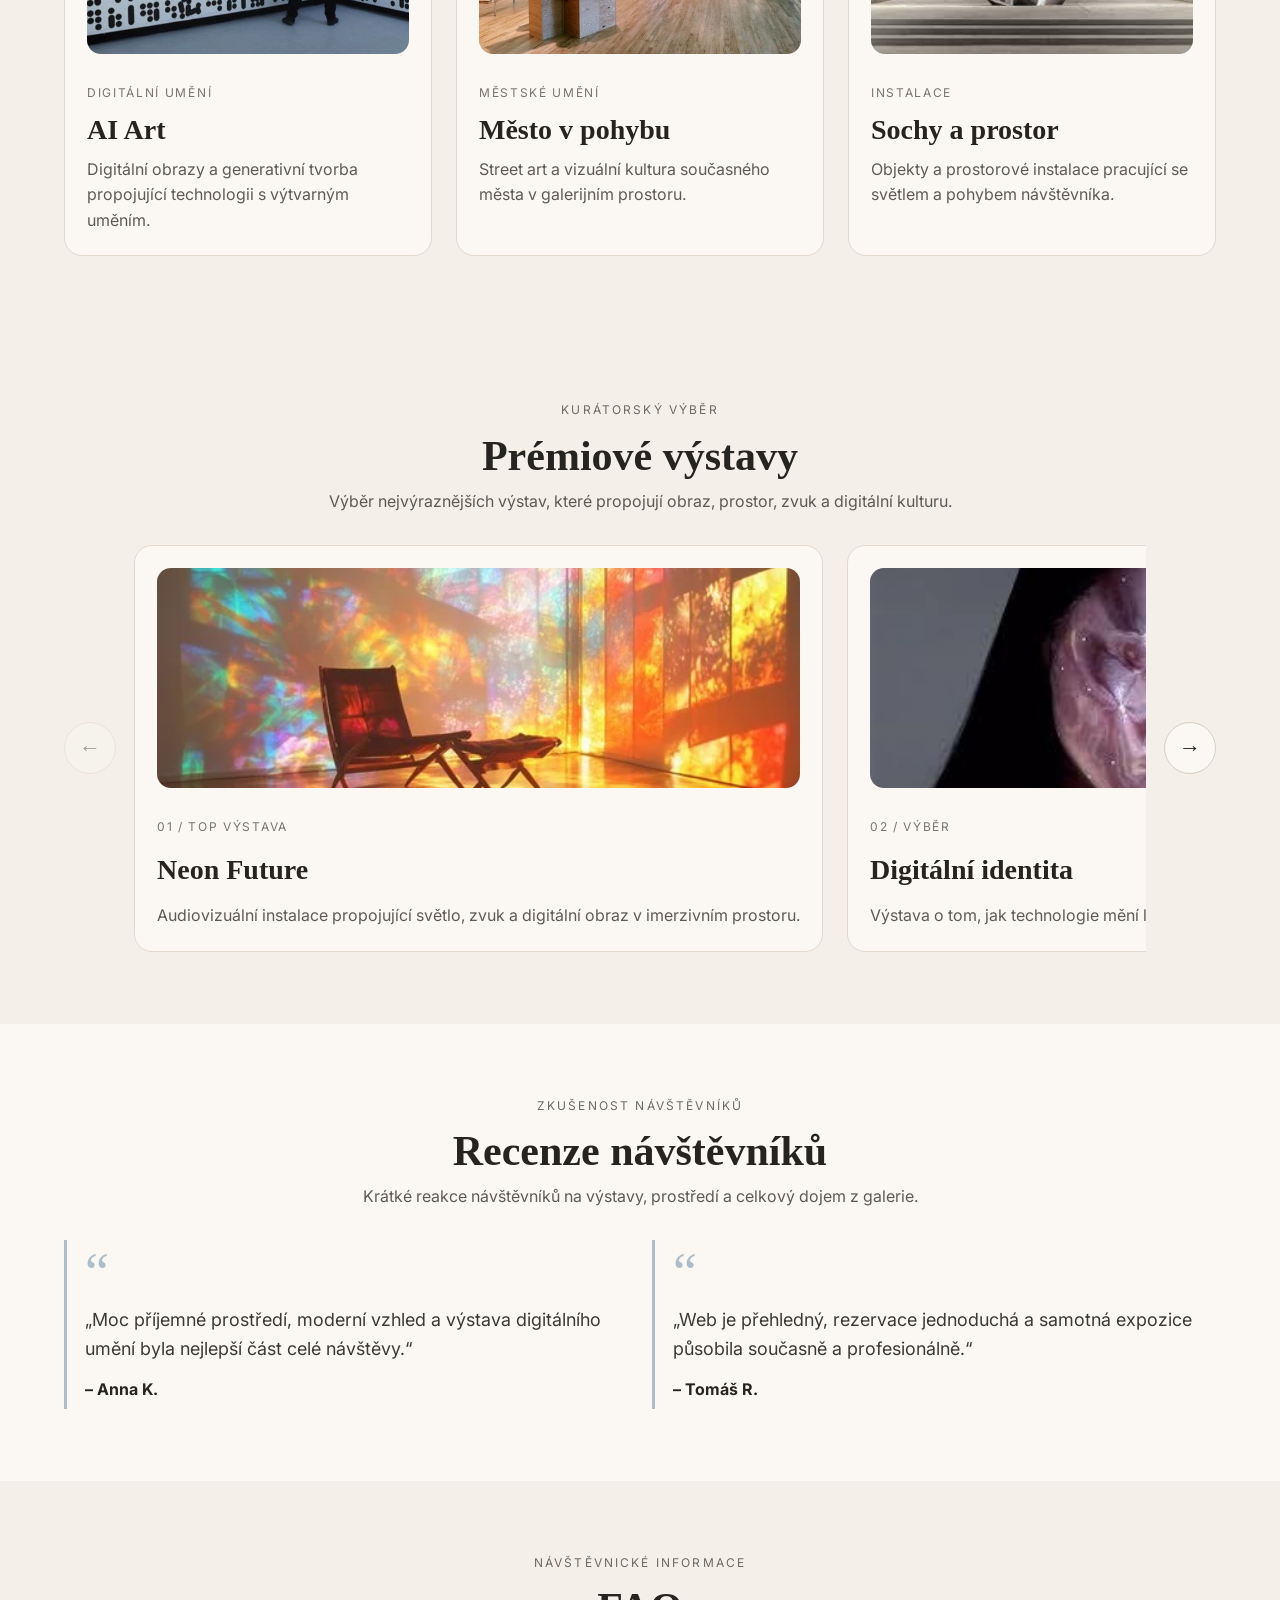
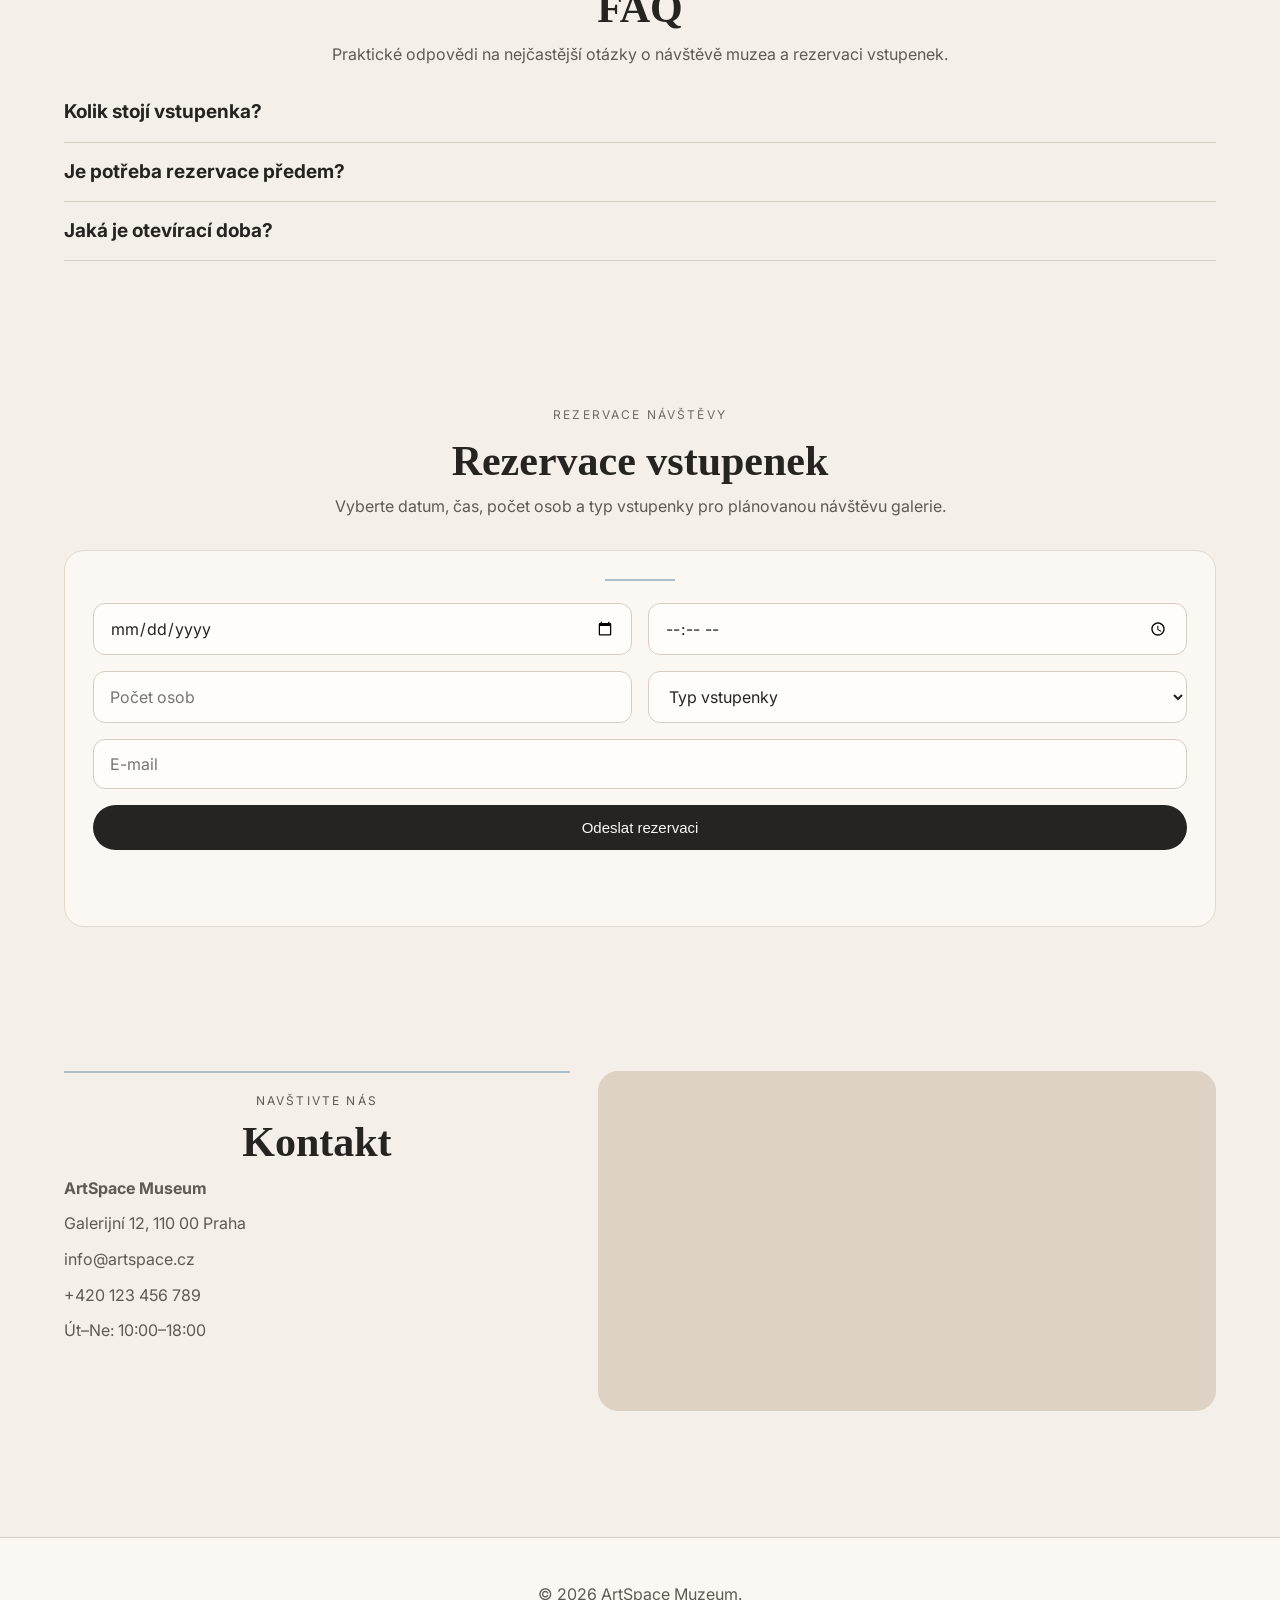
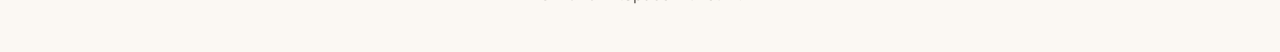
==== commit c0727722: "Add files via upload" ====
--- a/rocnikovka2/index.html
+++ b/rocnikovka2/index.html
@@ -1,269 +1,438 @@
+<!DOCTYPE html>
+<html lang="cs">
 <head>
   <meta charset="UTF-8">
+  <!-- responzivita pro mobil -->
   <meta name="viewport" content="width=device-width, initial-scale=1.0">
   <title>ArtSpace</title>
   <meta name="description" content="ArtSpace je fiktivní muzeum moderního umění se zaměřením na současné, digitální a vizuální expozice.">
+  <!-- propojeni google fontu -->
   <link rel="preconnect" href="https://fonts.googleapis.com">
+  <!-- dalsi cast google fontu -->
   <link rel="preconnect" href="https://fonts.gstatic.com" crossorigin>
+  <!-- import fontu -->
   <link href="https://fonts.googleapis.com/css2?family=Inter:wght@400;500;600&family=Playfair+Display:wght@600;700&display=swap" rel="stylesheet">
   <link rel="stylesheet" href="style.css">
 </head>
+
 <body>
 
-  <header class="hlavicka">
-    <div class="obal hlavicka_radek">
-      <div class="logo">ArtSpace</div>
-
-      <button class="menu_tlacitko" id="menuTlacitko" aria-label="Otevřít menu">
-        ☰
-      </button>
-
-      <nav class="menu" id="hlavniMenu">
-        <a href="#expozice">Expozice</a>
-        <a href="#premium">Top výstavy</a>
-        <a href="#recenze">Recenze</a>
-        <a href="#faq">FAQ</a>
-        <a href="#rezervace">Rezervace</a>
-        <a href="#kontakt">Kontakt</a>
-      </nav>
-    </div>
-  </header>
-
-  <main>
-    <section class="uvod">
-      <div class="obal uvod_mrizka">
-        <div class="uvod_text">
-          <p class="podnadpis">Kurátorovaný prostor současného umění</p>
-          <h1>Současné umění, digitální instalace a vizuální zážitky.</h1>
-          <p>
-            ArtSpace je fiktivní muzeum moderního umění, které propojuje galerijní prostor,
-            interaktivní výstavy a digitální kulturu v jemně kurátorovaném prostředí.
-          </p>
-          <a href="#rezervace" class="tlacitko">Rezervovat vstupenku</a>
-          <p class="drobny_text">Nová výstava od 15. května 2026 • Praha</p>
-        </div>
-
-        <div class="uvod_obrazek">
-          <span>Hlavní vizuál výstavy</span>
-        </div>
-      </div>
-    </section>
-
-    <section class="sekce" id="odpocet">
-      <div class="obal">
-        <div class="sekce_nadpis">
-          <p class="podnadpis">Nová výstava</p>
-          <h2>Countdown do zahájení</h2>
-          <p>Odpočet do otevření připravované výstavy zaměřené na současné digitální umění.</p>
-        </div>
-
-        <div class="odpocet">
-          <div class="odpocet_box">
-            <strong id="dny">00</strong>
-            <span>dní</span>
+<!-- hlavicka -->
+<header class="hlavicka">
+
+  <!-- obal hlavicky -->
+  <div class="obal hlavicka_radek">
+
+    <!-- logo -->
+    <div class="logo">ArtSpace</div>
+
+    <!-- mobilni menu -->
+    <button class="menu_tlacitko" id="menuTlacitko" aria-label="Otevřít menu">
+      ☰
+    </button>
+
+    <!-- navigace -->
+    <nav class="menu" id="hlavniMenu">
+
+      <!-- odkazy -->
+      <a href="#expozice">Expozice</a>
+      <a href="#premium">Top výstavy</a>
+      <a href="#recenze">Recenze</a>
+      <a href="#faq">FAQ</a>
+      <a href="#rezervace">Rezervace</a>
+      <a href="#kontakt">Kontakt</a>
+
+    </nav>
+
+  </div>
+</header>
+
+<!-- hlavni obsah -->
+<main>
+
+  <!-- uvod -->
+  <section class="uvod">
+
+    <div class="obal uvod_mrizka">
+
+      <!-- text -->
+      <div class="uvod_text">
+
+        <p class="podnadpis">Kurátorovaný prostor současného umění</p>
+
+        <!-- hlavni nadpis -->
+        <h1>Současné umění, digitální instalace a vizuální zážitky.</h1>
+
+        <!-- popis -->
+        <p>
+          ArtSpace je fiktivní muzeum moderního umění, které propojuje galerijní prostor,
+          interaktivní výstavy a digitální kulturu v jemně kurátorovaném prostředí.
+        </p>
+
+        <!-- tlacitko -->
+        <a href="#rezervace" class="tlacitko">Rezervovat vstupenku</a>
+
+        <!-- maly text -->
+        <p class="drobny_text">Nová výstava od 15. května 2027 • Praha</p>
+
+      </div>
+
+      <!-- hlavni obrazek -->
+      <div class="uvod_obrazek">
+        <img src="images/hero.jpg" alt="Interiér moderní galerie ArtSpace">
+      </div>
+
+    </div>
+  </section>
+
+  <!-- countdown -->
+  <section class="sekce" id="odpocet">
+
+    <div class="obal">
+
+      <!-- nadpis -->
+      <div class="sekce_nadpis">
+
+        <p class="podnadpis">Nová výstava</p>
+
+        <h2>Countdown do zahájení</h2>
+
+        <p>Odpočet do otevření připravované výstavy zaměřené na současné digitální umění.</p>
+
+      </div>
+
+      <!-- casomira -->
+      <div class="odpocet">
+
+        <!-- dny -->
+        <div class="odpocet_box">
+          <strong id="dny">00</strong>
+          <span>dní</span>
+        </div>
+
+        <!-- hodiny -->
+        <div class="odpocet_box">
+          <strong id="hodiny">00</strong>
+          <span>hodin</span>
+        </div>
+
+        <!-- minuty -->
+        <div class="odpocet_box">
+          <strong id="minuty">00</strong>
+          <span>minut</span>
+        </div>
+
+        <!-- sekundy -->
+        <div class="odpocet_box">
+          <strong id="sekundy">00</strong>
+          <span>sekund</span>
+        </div>
+
+      </div>
+    </div>
+  </section>
+
+  <!-- expozice -->
+  <section class="sekce" id="expozice">
+
+    <div class="obal">
+
+      <!-- nadpis -->
+      <div class="sekce_nadpis">
+
+        <p class="podnadpis">Aktuálně v galerii</p>
+
+        <h2>Expozice</h2>
+
+        <p>Objevte aktuální expozice zaměřené na digitální umění, instalace a současnou vizuální kulturu.</p>
+
+      </div>
+
+      <!-- sem se nacitaji expozice -->
+      <div class="mrizka_tri" id="expoziceContainer">
+
+        <article class="karta">
+          <img src="images/expozice1.jpg" alt="Digitální výstava AI Art" class="obrazek_karty">
+          <div class="cislo_karty">Digitální umění</div>
+          <h3>AI Art</h3>
+          <p>Digitální obrazy a generativní tvorba propojující technologii s výtvarným uměním.</p>
+        </article>
+
+        <article class="karta">
+          <img src="images/expozice2.jpg" alt="Městské umění v galerii" class="obrazek_karty">
+          <div class="cislo_karty">Městské umění</div>
+          <h3>Město v pohybu</h3>
+          <p>Street art a vizuální kultura současného města v galerijním prostoru.</p>
+        </article>
+
+        <article class="karta">
+          <img src="images/expozice3.jpg" alt="Sochy a prostorová instalace" class="obrazek_karty">
+          <div class="cislo_karty">Instalace</div>
+          <h3>Sochy a prostor</h3>
+          <p>Objekty a prostorové instalace pracující se světlem a pohybem návštěvníka.</p>
+        </article>
+
+    </div>
+
+    </div>
+  </section>
+
+  <!-- premium vystavy -->
+  <section class="sekce" id="premium">
+
+    <div class="obal">
+
+      <!-- nadpis -->
+      <div class="sekce_nadpis">
+
+        <p class="podnadpis">Kurátorský výběr</p>
+
+        <h2>Prémiové výstavy</h2>
+
+        <p>Výběr nejvýraznějších výstav, které propojují obraz, prostor, zvuk a digitální kulturu.</p>
+
+      </div>
+
+      <!-- carousel -->
+      <div class="carousel_box">
+
+        <!-- leva sipka -->
+        <button class="carousel_tlacitko" id="predchoziBtn" aria-label="Předchozí výstava">
+          ←
+        </button>
+
+        <!-- okno carouselu -->
+        <div class="carousel_okno">
+
+          <!-- pohybujici se cast -->
+          <div class="carousel_stopa" id="carouselStopa">
+
+            <!-- karta -->
+            <article class="carousel_karta">
+              <img src="images/top1.jpg" alt="Neonová světelná instalace" class="obrazek_karty">
+              <div class="cislo_karty">01 / Top výstava</div>
+              <h3>Neon Future</h3>
+              <p>Audiovizuální instalace propojující světlo, zvuk a digitální obraz v imerzivním prostoru.</p>
+            </article>
+
+            <!-- karta -->
+            <article class="carousel_karta">
+              <img src="images/top2.jpg" alt="Digitální identita a projekce" class="obrazek_karty">
+              <div class="cislo_karty">02 / Výběr</div>
+              <h3>Digitální identita</h3>
+              <p>Výstava o tom, jak technologie mění lidskou identitu a vnímání reality.</p>
+            </article>
+
+            <!-- karta -->
+            <article class="carousel_karta">
+              <img src="images/top3.jpg" alt="Minimalistická linková instalace" class="obrazek_karty">
+              <div class="cislo_karty">03 / Výběr</div>
+              <h3>Minimal Lines</h3>
+              <p>Minimalistická díla založená na čisté kompozici, rytmu prostoru a klidné vizualitě.</p>
+            </article>
+
+            <!-- karta -->
+            <article class="carousel_karta">
+              <img src="images/top4.jpg" alt="Světelná prostorová kompozice" class="obrazek_karty">
+              <div class="cislo_karty">04 / Výběr</div>
+              <h3>Echo Forms</h3>
+              <p>Výstava pracující s opakováním tvarů, prostorem a světelnou kompozicí.</p>
+            </article>
+
           </div>
-
-          <div class="odpocet_box">
-            <strong id="hodiny">00</strong>
-            <span>hodin</span>
-          </div>
-
-          <div class="odpocet_box">
-            <strong id="minuty">00</strong>
-            <span>minut</span>
-          </div>
-
-          <div class="odpocet_box">
-            <strong id="sekundy">00</strong>
-            <span>sekund</span>
-          </div>
-        </div>
-      </div>
-    </section>
-
-    <section class="sekce" id="expozice">
-      <div class="obal">
-        <div class="sekce_nadpis">
-          <p class="podnadpis">Aktuálně v galerii</p>
-          <h2>Expozice</h2>
-          <p>Výběr výstav zaměřených na současné vizuální umění, digitální tvorbu a prostorové instalace.</p>
-        </div>
-
-        <div class="mrizka_tri">
-          <article class="karta">
-            <div class="nahled_obrazku">Obrázek expozice</div>
-            <h3>AI Art</h3>
-            <p>Digitální obrazy, generativní tvorba a experimenty s umělou inteligencí v současném umění.</p>
-          </article>
-
-          <article class="karta">
-            <div class="nahled_obrazku">Obrázek expozice</div>
-            <h3>Město v pohybu</h3>
-            <p>Street art, městská vizualita a proměny veřejného prostoru v moderní kultuře.</p>
-          </article>
-
-          <article class="karta">
-            <div class="nahled_obrazku">Obrázek expozice</div>
-            <h3>Sochy a prostor</h3>
-            <p>Instalace, objekty a práce s pohybem návštěvníka v galerijním prostředí.</p>
-          </article>
-        </div>
-      </div>
-    </section>
-
-    <section class="sekce" id="premium">
-      <div class="obal">
-        <div class="sekce_nadpis">
-          <p class="podnadpis">Kurátorský výběr</p>
-          <h2>Prémiové výstavy</h2>
-          <p>Výběr nejvýraznějších výstav, které propojují obraz, prostor, zvuk a digitální kulturu.</p>
-        </div>
-
-        <div class="carousel_box">
-          <button class="carousel_tlacitko" id="predchoziBtn" aria-label="Předchozí výstava">←</button>
-
-          <div class="carousel_okno">
-            <div class="carousel_stopa" id="carouselStopa">
-              <article class="carousel_karta">
-                <div class="nahled_obrazku">Top výstava</div>
-                <div class="cislo_karty">01 / Top výstava</div>
-                <h3>Neon Future</h3>
-                <p>Audiovizuální instalace propojující světlo, zvuk a digitální obraz v imerzivním prostoru.</p>
-              </article>
-
-              <article class="carousel_karta">
-                <div class="nahled_obrazku">Top výstava</div>
-                <div class="cislo_karty">02 / Výběr</div>
-                <h3>Digitální identita</h3>
-                <p>Výstava o tom, jak technologie mění lidskou identitu a vnímání reality.</p>
-              </article>
-
-              <article class="carousel_karta">
-                <div class="nahled_obrazku">Top výstava</div>
-                <div class="cislo_karty">03 / Výběr</div>
-                <h3>Minimal Lines</h3>
-                <p>Minimalistická díla založená na čisté kompozici, rytmu prostoru a klidné vizualitě.</p>
-              </article>
-
-              <article class="carousel_karta">
-                <div class="nahled_obrazku">Top výstava</div>
-                <div class="cislo_karty">04 / Výběr</div>
-                <h3>Echo Forms</h3>
-                <p>Výstava pracující s opakováním tvarů, prostorem a světelnou kompozicí.</p>
-              </article>
-            </div>
-          </div>
-
-          <button class="carousel_tlacitko" id="dalsiBtn" aria-label="Další výstava">→</button>
-        </div>
-      </div>
-    </section>
-
-    <section class="sekce" id="recenze">
-      <div class="obal">
-        <div class="sekce_nadpis">
-          <p class="podnadpis">Zkušenost návštěvníků</p>
-          <h2>Recenze návštěvníků</h2>
-          <p>Krátké reakce návštěvníků na výstavy, prostředí a celkový dojem z galerie.</p>
-        </div>
-
-        <div class="mrizka_dve">
-          <div class="recenzni_karta">
-            <p>„Moc příjemné prostředí, moderní vzhled a výstava digitálního umění byla nejlepší část celé návštěvy.“</p>
-            <strong>– návštěvník</strong>
-          </div>
-
-          <div class="recenzni_karta">
-            <p>„Web je přehledný, rezervace jednoduchá a samotná expozice působila současně a profesionálně.“</p>
-            <strong>– návštěvník</strong>
-          </div>
-        </div>
-      </div>
-    </section>
-
-    <section class="sekce" id="faq">
-      <div class="obal">
-        <div class="sekce_nadpis">
-          <p class="podnadpis">Návštěvnické informace</p>
-          <h2>FAQ</h2>
-          <p>Praktické odpovědi na nejčastější otázky o návštěvě muzea a rezervaci vstupenek.</p>
-        </div>
-
-        <div class="faq_seznam">
-          <details class="faq_polozka">
-            <summary>Kolik stojí vstupenka?</summary>
-            <p>Základní vstupné je 180 Kč, studentské 120 Kč a rodinné 420 Kč.</p>
-          </details>
-
-          <details class="faq_polozka">
-            <summary>Je potřeba rezervace předem?</summary>
-            <p>Rezervace není povinná, ale doporučujeme ji hlavně o víkendech a při speciálních výstavách.</p>
-          </details>
-
-          <details class="faq_polozka">
-            <summary>Jaká je otevírací doba?</summary>
-            <p>Muzeum je otevřeno od úterý do neděle, vždy od 10:00 do 18:00.</p>
-          </details>
-        </div>
-      </div>
-    </section>
-
-    <section class="sekce" id="rezervace">
-      <div class="obal">
-        <div class="sekce_nadpis">
-          <p class="podnadpis">Rezervace návštěvy</p>
-          <h2>Rezervace vstupenek</h2>
-          <p>Vyberte datum, čas, počet osob a typ vstupenky pro plánovanou návštěvu galerie.</p>
-        </div>
-
-        <div class="formular_box">
-          <form class="formular">
-            <input type="date" aria-label="Datum návštěvy">
-            <input type="time" aria-label="Čas návštěvy">
-            <input type="number" placeholder="Počet osob" aria-label="Počet osob">
-            <select aria-label="Typ vstupenky">
-              <option>Typ vstupenky</option>
-              <option>Dospělý</option>
-              <option>Student</option>
-              <option>Rodinná</option>
-            </select>
-            <input class="cela_sirka" type="email" placeholder="E-mail" aria-label="E-mail">
-            <button type="submit" class="tlacitko cela_sirka">Odeslat rezervaci</button>
-          </form>
-        </div>
-      </div>
-    </section>
-
-    <section class="sekce" id="kontakt">
-      <div class="obal kontakt_mrizka">
-        <div class="kontakt_text">
-          <p class="podnadpis">Navštivte nás</p>
-          <h2>Kontakt</h2>
-          <p><strong>ArtSpace Museum</strong></p>
-          <p>Galerijní 12, 110 00 Praha</p>
-          <p>info@artspace.cz</p>
-          <p>+420 123 456 789</p>
-          <p>Út–Ne: 10:00–18:00</p>
-        </div>
-
-        <div class="mapa">
-          <iframe
-            src="https://www.google.com/maps?q=Praha&output=embed"
-            loading="lazy"
-            referrerpolicy="no-referrer-when-downgrade"
-            title="Mapa muzea">
-          </iframe>
-        </div>
-      </div>
-    </section>
-  </main>
-
-  <footer class="paticka">
-    <div class="obal">
-      <p>© 2026 ArtSpace Muzeum.</p>
-    </div>
-  </footer>
-
-  <script src="script.js"></script>
+        </div>
+
+        <!-- prava sipka -->
+        <button class="carousel_tlacitko" id="dalsiBtn" aria-label="Další výstava">
+          →
+        </button>
+
+      </div>
+    </div>
+  </section>
+
+  <!-- recenze -->
+  <section class="sekce" id="recenze">
+
+    <div class="obal">
+
+      <!-- nadpis -->
+      <div class="sekce_nadpis">
+
+        <p class="podnadpis">Zkušenost návštěvníků</p>
+
+        <h2>Recenze návštěvníků</h2>
+
+        <p>Krátké reakce návštěvníků na výstavy, prostředí a celkový dojem z galerie.</p>
+
+      </div>
+
+      <!-- grid recenzi -->
+      <div class="mrizka_dve">
+
+        <!-- recenze -->
+        <div class="recenzni_karta">
+          <p>„Moc příjemné prostředí, moderní vzhled a výstava digitálního umění byla nejlepší část celé návštěvy.“</p>
+          <strong>– Anna K.</strong>
+        </div>
+
+        <!-- recenze -->
+        <div class="recenzni_karta">
+          <p>„Web je přehledný, rezervace jednoduchá a samotná expozice působila současně a profesionálně.“</p>
+          <strong>– Tomáš R.</strong>
+        </div>
+
+      </div>
+    </div>
+  </section>
+
+  <!-- faq -->
+  <section class="sekce" id="faq">
+
+    <div class="obal">
+
+      <!-- nadpis -->
+      <div class="sekce_nadpis">
+
+        <p class="podnadpis">Návštěvnické informace</p>
+
+        <h2>FAQ</h2>
+
+        <p>Praktické odpovědi na nejčastější otázky o návštěvě muzea a rezervaci vstupenek.</p>
+
+      </div>
+
+      <!-- faq seznam -->
+      <div class="faq_seznam">
+
+        <!-- otazka -->
+        <details class="faq_polozka">
+          <summary>Kolik stojí vstupenka?</summary>
+          <p>Základní vstupné je 180 Kč, studentské 120 Kč a rodinné 420 Kč.</p>
+        </details>
+
+        <!-- otazka -->
+        <details class="faq_polozka">
+          <summary>Je potřeba rezervace předem?</summary>
+          <p>Rezervace není povinná, ale doporučujeme ji hlavně o víkendech a při speciálních výstavách.</p>
+        </details>
+
+        <!-- otazka -->
+        <details class="faq_polozka">
+          <summary>Jaká je otevírací doba?</summary>
+          <p>Muzeum je otevřeno od úterý do neděle, vždy od 10:00 do 18:00.</p>
+        </details>
+
+      </div>
+    </div>
+  </section>
+
+  <!-- rezervace -->
+  <section class="sekce" id="rezervace">
+
+    <div class="obal">
+
+      <!-- nadpis -->
+      <div class="sekce_nadpis">
+
+        <p class="podnadpis">Rezervace návštěvy</p>
+
+        <h2>Rezervace vstupenek</h2>
+
+        <p>Vyberte datum, čas, počet osob a typ vstupenky pro plánovanou návštěvu galerie.</p>
+
+      </div>
+
+      <!-- formular -->
+      <div class="formular_box">
+
+        <form class="formular" id="rezervacniFormular">
+
+          <!-- datum -->
+          <input type="date" aria-label="Datum návštěvy" required>
+
+          <!-- cas -->
+          <input type="time" aria-label="Čas návštěvy" required>
+
+          <!-- pocet lidi -->
+          <input type="number" placeholder="Počet osob" aria-label="Počet osob" required>
+
+          <!-- vyber vstupenky -->
+          <select aria-label="Typ vstupenky" required>
+            <option value="">Typ vstupenky</option>
+            <option>Dospělý</option>
+            <option>Student</option>
+            <option>Rodinná</option>
+          </select>
+
+          <!-- email -->
+          <input class="cela_sirka" type="email" placeholder="E-mail" aria-label="E-mail" required>
+
+          <!-- tlacitko -->
+          <button type="submit" class="tlacitko cela_sirka">
+            Odeslat rezervaci
+          </button>
+
+          <!-- zprava -->
+          <p class="zprava_formulare cela_sirka" id="zpravaFormulare"></p>
+
+        </form>
+      </div>
+    </div>
+  </section>
+
+  <!-- kontakt -->
+  <section class="sekce" id="kontakt">
+
+    <div class="obal kontakt_mrizka">
+
+      <!-- text -->
+      <div class="kontakt_text">
+
+        <p class="podnadpis">Navštivte nás</p>
+
+        <h2>Kontakt</h2>
+
+        <p><strong>ArtSpace Museum</strong></p>
+
+        <p>Galerijní 12, 110 00 Praha</p>
+
+        <p>info@artspace.cz</p>
+
+        <p>+420 123 456 789</p>
+
+        <p>Út–Ne: 10:00–18:00</p>
+
+      </div>
+
+      <!-- mapa -->
+      <div class="mapa">
+
+        <iframe
+          src="https://www.google.com/maps?q=Praha&output=embed"
+          loading="lazy"
+          referrerpolicy="no-referrer-when-downgrade"
+          title="Mapa muzea">
+        </iframe>
+
+      </div>
+
+    </div>
+  </section>
+
+</main>
+
+<!-- paticka -->
+<footer class="paticka">
+
+  <div class="obal">
+    <p>© 2026 ArtSpace Muzeum.</p>
+  </div>
+
+</footer>
+
+<!-- javascript -->
+<script src="script.js"></script>
+
 </body>
 </html>
--- a/rocnikovka2/style.css
+++ b/rocnikovka2/style.css
@@ -0,0 +1,659 @@
+/* nastavi aby se padding a border pocital do sirky prvku */
+* {
+  box-sizing: border-box;
+}
+
+/* plynule scrollovani po kliknuti na menu */
+html {
+  scroll-behavior: smooth;
+}
+
+/* zakladni vzhled cele stranky */
+body {
+  margin: 0;
+  font-family: "Inter", Arial, sans-serif;
+  color: #262421;
+  background-color: #f4efe8;
+  line-height: 1.6;
+}
+
+/* hlavni obrazek v uvodu */
+.uvod_obrazek img {
+  width: 100%;
+  height: 100%;
+  min-height: 470px;
+  object-fit: cover;
+  border-radius: 28px 8px 28px 8px;
+}
+
+/* obrazky v kartach */
+.obrazek_karty {
+  width: 100%;
+  height: 220px;
+  object-fit: cover;
+  border-radius: 14px;
+  margin-bottom: 18px;
+}
+
+/* hlavni obal aby obsah nebyl az ke krajum */
+.obal {
+  width: 90%;
+  max-width: 1180px;
+  margin: 0 auto;
+}
+
+/* hlavicka zustava nahore pri scrollovani */
+.hlavicka {
+  position: sticky;
+  top: 0;
+  z-index: 1000;
+  background-color: rgba(251, 248, 243, 0.96);
+  backdrop-filter: blur(8px);
+  border-bottom: 1px solid #d8cfc4;
+}
+
+/* radek v hlavicce */
+.hlavicka_radek {
+  display: flex;
+  justify-content: space-between;
+  align-items: center;
+  gap: 20px;
+  padding: 18px 0;
+}
+
+/* logo */
+.logo {
+  font-family: "Playfair Display", serif;
+  font-size: 34px;
+  font-weight: 700;
+  letter-spacing: 0.02em;
+  flex-shrink: 0;
+}
+
+/* menu na desktopu */
+.menu {
+  display: flex;
+  gap: 22px;
+  flex-wrap: wrap;
+  margin-left: auto;
+}
+
+/* odkazy v menu */
+.menu a {
+  text-decoration: none;
+  color: #262421;
+  font-size: 15px;
+  transition: opacity 0.2s ease;
+}
+
+/* efekt pri najeti na odkaz */
+.menu a:hover {
+  opacity: 0.6;
+}
+
+/* tlacitko menu na mobilu je na desktopu schovane */
+.menu_tlacitko {
+  display: none;
+  background: none;
+  border: 1px solid #d8cfc4;
+  border-radius: 10px;
+  padding: 8px 12px;
+  font-size: 22px;
+  cursor: pointer;
+  color: #262421;
+  background-color: #fbf8f3;
+  margin-left: auto;
+}
+
+/* uvodni sekce */
+.uvod {
+  padding: 88px 0 72px;
+}
+
+/* rozlozeni uvodu na text a obrazek */
+.uvod_mrizka {
+  display: grid;
+  grid-template-columns: 1.05fr 0.95fr;
+  gap: 48px;
+  align-items: center;
+}
+
+/* maly text nad nadpisem */
+.podnadpis {
+  font-size: 12px;
+  text-transform: uppercase;
+  letter-spacing: 0.18em;
+  color: #6f6a63;
+  margin: 0 0 14px;
+  text-align: center;
+}
+
+/* zarovnani textu v uvodu */
+.uvod_text {
+  text-align: center;
+}
+
+/* hlavni nadpis */
+.uvod_text h1 {
+  font-family: "Playfair Display", serif;
+  margin: 0 auto 22px;
+  font-size: 62px;
+  line-height: 1.02;
+  max-width: 720px;
+  font-weight: 700;
+}
+
+/* odstavec v uvodu */
+.uvod_text p {
+  max-width: 620px;
+  margin: 0 auto 30px;
+  font-size: 18px;
+  color: #5f5a54;
+}
+
+/* mensi doplnkovy text */
+.drobny_text {
+  margin-top: 14px;
+  font-size: 14px;
+  color: #6b655f;
+}
+
+/* hlavni tlacitko */
+.tlacitko {
+  display: inline-block;
+  padding: 14px 24px;
+  border-radius: 999px;
+  text-decoration: none;
+  background-color: #262421;
+  color: #fbf8f3;
+  border: none;
+  cursor: pointer;
+  font-size: 15px;
+  transition: background-color 0.2s ease, transform 0.2s ease;
+}
+
+/* efekt tlacitka */
+.tlacitko:hover {
+  background-color: #3a3733;
+  transform: translateY(-1px);
+}
+
+/* box pro uvodni obrazek */
+.uvod_obrazek {
+  position: relative;
+  overflow: hidden;
+  min-height: 470px;
+  background-color: #ddd2c4;
+  border-radius: 28px 8px 28px 8px;
+  display: flex;
+  align-items: center;
+  justify-content: center;
+  color: #5f5a54;
+  padding: 24px;
+}
+
+/* dekorativni kruh v uvodnim obrazku */
+.uvod_obrazek::before {
+  content: "";
+  position: absolute;
+  width: 180px;
+  height: 180px;
+  background-color: rgba(174, 189, 202, 0.35);
+  border-radius: 50%;
+  top: 24px;
+  right: 24px;
+}
+
+/* text v uvodnim obrazku pokud by tam nebyl obrazek */
+.uvod_obrazek span {
+  position: relative;
+  z-index: 2;
+  font-family: "Playfair Display", serif;
+  font-size: 26px;
+}
+
+/* obecne nastaveni sekci */
+.sekce {
+  padding: 72px 0;
+  scroll-margin-top: 110px;
+}
+
+/* nadpisy sekci */
+.sekce h2 {
+  font-family: "Playfair Display", serif;
+  margin: 0 0 10px;
+  font-size: 42px;
+  line-height: 1.08;
+  text-align: center;
+  font-weight: 700;
+}
+
+/* obal nadpisu sekce */
+.sekce_nadpis {
+  max-width: 760px;
+  margin: 0 auto 30px;
+  text-align: center;
+}
+
+/* popis pod nadpisem */
+.sekce_nadpis p:last-child {
+  margin: 8px 0 0;
+  color: #5f5a54;
+}
+
+/* oddeleni sekce countdownu */
+#odpocet {
+  border-top: 1px solid #d8cfc4;
+  border-bottom: 1px solid #d8cfc4;
+}
+
+/* rozlozeni countdownu */
+.odpocet {
+  display: grid;
+  grid-template-columns: repeat(4, 1fr);
+  gap: 18px;
+}
+
+/* jeden box countdownu */
+.odpocet_box {
+  padding: 24px 18px;
+  text-align: center;
+  border-top: 2px solid #aebdca;
+  border-bottom: 1px solid #d8cfc4;
+}
+
+/* cislo v countdownu */
+.odpocet_box strong {
+  display: block;
+  font-family: "Playfair Display", serif;
+  font-size: 44px;
+  line-height: 1;
+  margin-bottom: 8px;
+  font-weight: 700;
+}
+
+/* text pod cislem v countdownu */
+.odpocet_box span {
+  color: #6b655f;
+  text-transform: uppercase;
+  letter-spacing: 0.12em;
+  font-size: 12px;
+}
+
+/* grid se tremi sloupci */
+.mrizka_tri {
+  display: grid;
+  grid-template-columns: repeat(3, 1fr);
+  gap: 24px;
+}
+
+/* grid se dvema sloupci */
+.mrizka_dve {
+  display: grid;
+  grid-template-columns: repeat(2, 1fr);
+  gap: 24px;
+}
+
+/* karta expozice */
+.karta {
+  background-color: #fbf8f3;
+  border: 1px solid #e2d9cf;
+  border-radius: 18px;
+  padding: 22px;
+}
+
+/* nadpis v karte */
+.karta h3 {
+  font-family: "Playfair Display", serif;
+  margin: 0 0 10px;
+  font-size: 28px;
+  line-height: 1.15;
+}
+
+/* text v karte */
+.karta p {
+  margin: 0;
+  color: #5f5a54;
+}
+
+/* stary placeholder pro obrazky */
+.nahled_obrazku {
+  height: 220px;
+  background-color: #ddd2c4;
+  border-radius: 14px;
+  margin-bottom: 18px;
+  display: flex;
+  align-items: center;
+  justify-content: center;
+  color: #5f5a54;
+  font-size: 15px;
+}
+
+/* pozadi sekce recenzi */
+#recenze {
+  background-color: #fbf8f3;
+}
+
+/* karta recenze */
+.recenzni_karta {
+  padding: 6px 0 6px 18px;
+  border-left: 3px solid #aebdca;
+}
+
+/* velka uvozovka pred recenzi */
+.recenzni_karta::before {
+  content: "“";
+  display: block;
+  font-family: "Playfair Display", serif;
+  font-size: 54px;
+  line-height: 1;
+  color: #aebdca;
+  margin-bottom: 6px;
+}
+
+/* text recenze */
+.recenzni_karta p {
+  margin: 0 0 14px;
+  font-size: 18px;
+  color: #3d3935;
+}
+
+/* seznam faq */
+.faq_seznam {
+  display: flex;
+  flex-direction: column;
+  gap: 14px;
+}
+
+/* jedna faq polozka */
+.faq_polozka {
+  border-bottom: 1px solid #d8cfc4;
+  padding: 0 0 14px;
+}
+
+/* otazka ve faq */
+.faq_polozka summary {
+  cursor: pointer;
+  list-style: none;
+  font-weight: 700;
+  font-size: 19px;
+  color: #262421;
+}
+
+/* schovani defaultni sipky ve faq */
+.faq_polozka summary::-webkit-details-marker {
+  display: none;
+}
+
+/* odpoved ve faq */
+.faq_polozka p {
+  margin: 12px 0 0;
+  color: #5f5a54;
+}
+
+/* box formulare */
+.formular_box {
+  background-color: #fbf8f3;
+  border: 1px solid #e2d9cf;
+  border-radius: 20px;
+  padding: 28px;
+}
+
+/* dekorativni linka ve formulari */
+.formular_box::before {
+  content: "";
+  display: block;
+  width: 70px;
+  height: 2px;
+  background-color: #aebdca;
+  margin: 0 auto 22px;
+}
+
+/* rozlozeni formulare */
+.formular {
+  display: grid;
+  grid-template-columns: 1fr 1fr;
+  gap: 16px;
+}
+
+/* inputy a select ve formulari */
+.formular input,
+.formular select {
+  width: 100%;
+  padding: 14px 16px;
+  border: 1px solid #d6ccc1;
+  border-radius: 12px;
+  font-size: 16px;
+  background-color: #fffdf9;
+  color: #262421;
+  font-family: "Inter", Arial, sans-serif;
+}
+
+/* aktivni pole formulare */
+.formular input:focus,
+.formular select:focus {
+  outline: none;
+  border-color: #aebdca;
+}
+
+/* prvek pres celou sirku formulare */
+.formular .cela_sirka {
+  grid-column: 1 / -1;
+}
+
+/* rozlozeni kontaktu a mapy */
+.kontakt_mrizka {
+  display: grid;
+  grid-template-columns: 0.9fr 1.1fr;
+  gap: 28px;
+  align-items: stretch;
+}
+
+/* kontaktni text */
+.kontakt_text {
+  border-top: 2px solid #aebdca;
+  padding-top: 18px;
+}
+
+/* odstavce v kontaktu */
+.kontakt_text p {
+  margin: 0 0 10px;
+  color: #5f5a54;
+}
+
+/* box mapy */
+.mapa {
+  min-height: 340px;
+  border-radius: 20px;
+  overflow: hidden;
+  border: 1px solid #ddd2c4;
+  background-color: #ddd2c4;
+}
+
+/* google mapa */
+.mapa iframe {
+  width: 100%;
+  height: 100%;
+  border: 0;
+  filter: grayscale(100%) contrast(0.95);
+}
+
+/* paticka */
+.paticka {
+  margin-top: 54px;
+  padding: 28px 0;
+  text-align: center;
+  border-top: 1px solid #d8cfc4;
+  background-color: #fbf8f3;
+  color: #5f5a54;
+}
+
+/* cely carousel */
+.carousel_box {
+  display: flex;
+  align-items: center;
+  gap: 18px;
+}
+
+/* tlacitka carouselu */
+.carousel_tlacitko {
+  width: 52px;
+  height: 52px;
+  border: 1px solid #d8cfc4;
+  border-radius: 50%;
+  background-color: #fbf8f3;
+  color: #262421;
+  font-size: 22px;
+  cursor: pointer;
+  flex-shrink: 0;
+}
+
+/* efekt tlacitka carouselu */
+.carousel_tlacitko:hover {
+  background-color: #ece5dc;
+}
+
+/* vypnute tlacitko carouselu */
+.carousel_tlacitko:disabled {
+  opacity: 0.4;
+  cursor: not-allowed;
+}
+
+/* okno carouselu schova pretekajici karty */
+.carousel_okno {
+  overflow: hidden;
+  width: 100%;
+}
+
+/* cast carouselu ktera se posouva */
+.carousel_stopa {
+  display: flex;
+  gap: 24px;
+  transition: transform 0.4s ease;
+}
+
+/* jedna karta carouselu */
+.carousel_karta {
+  min-width: calc(33.333% - 16px);
+  background-color: #fbf8f3;
+  border: 1px solid #e2d9cf;
+  border-radius: 18px;
+  padding: 22px;
+  flex-shrink: 0;
+}
+
+/* nadpis v carouselu */
+.carousel_karta h3 {
+  font-family: "Playfair Display", serif;
+  margin: 0 0 10px;
+  font-size: 28px;
+}
+
+/* text v carouselu */
+.carousel_karta p {
+  margin: 0;
+  color: #5f5a54;
+}
+
+/* male oznaceni karty */
+.cislo_karty {
+  display: inline-block;
+  font-size: 12px;
+  letter-spacing: 0.14em;
+  text-transform: uppercase;
+  color: #7b746d;
+  margin-bottom: 12px;
+}
+
+/* uprava pro tablet */
+@media (max-width: 980px) {
+  .uvod_text h1 {
+    font-size: 52px;
+  }
+
+  .mrizka_tri {
+    grid-template-columns: 1fr 1fr;
+  }
+
+  .odpocet {
+    grid-template-columns: 1fr 1fr;
+  }
+
+  .carousel_karta {
+    min-width: calc(50% - 12px);
+  }
+}
+
+/* uprava pro mobil */
+@media (max-width: 768px) {
+  .hlavicka_radek {
+    flex-wrap: wrap;
+    align-items: center;
+  }
+
+  .menu_tlacitko {
+    display: block;
+  }
+
+  .menu {
+    display: none;
+    width: 100%;
+    flex-direction: column;
+    gap: 10px;
+    margin-left: 0;
+    padding-top: 10px;
+  }
+
+  .menu.otevrene {
+    display: flex;
+  }
+
+  .uvod {
+    padding: 56px 0 42px;
+  }
+
+  .uvod_mrizka,
+  .mrizka_tri,
+  .mrizka_dve,
+  .kontakt_mrizka,
+  .formular,
+  .odpocet {
+    grid-template-columns: 1fr;
+  }
+
+  .uvod_text h1 {
+    font-size: 42px;
+  }
+
+  .uvod_text p {
+    font-size: 16px;
+  }
+
+  .uvod_obrazek {
+    min-height: 280px;
+  }
+
+  .sekce {
+    padding: 48px 0;
+    scroll-margin-top: 140px;
+  }
+
+  .sekce h2 {
+    font-size: 36px;
+  }
+
+  .carousel_box {
+    flex-direction: column;
+    align-items: stretch;
+  }
+
+  .carousel_tlacitko {
+    width: 100%;
+    height: 48px;
+    border-radius: 14px;
+  }
+
+  .carousel_karta {
+    min-width: 100%;
+  }
+}
